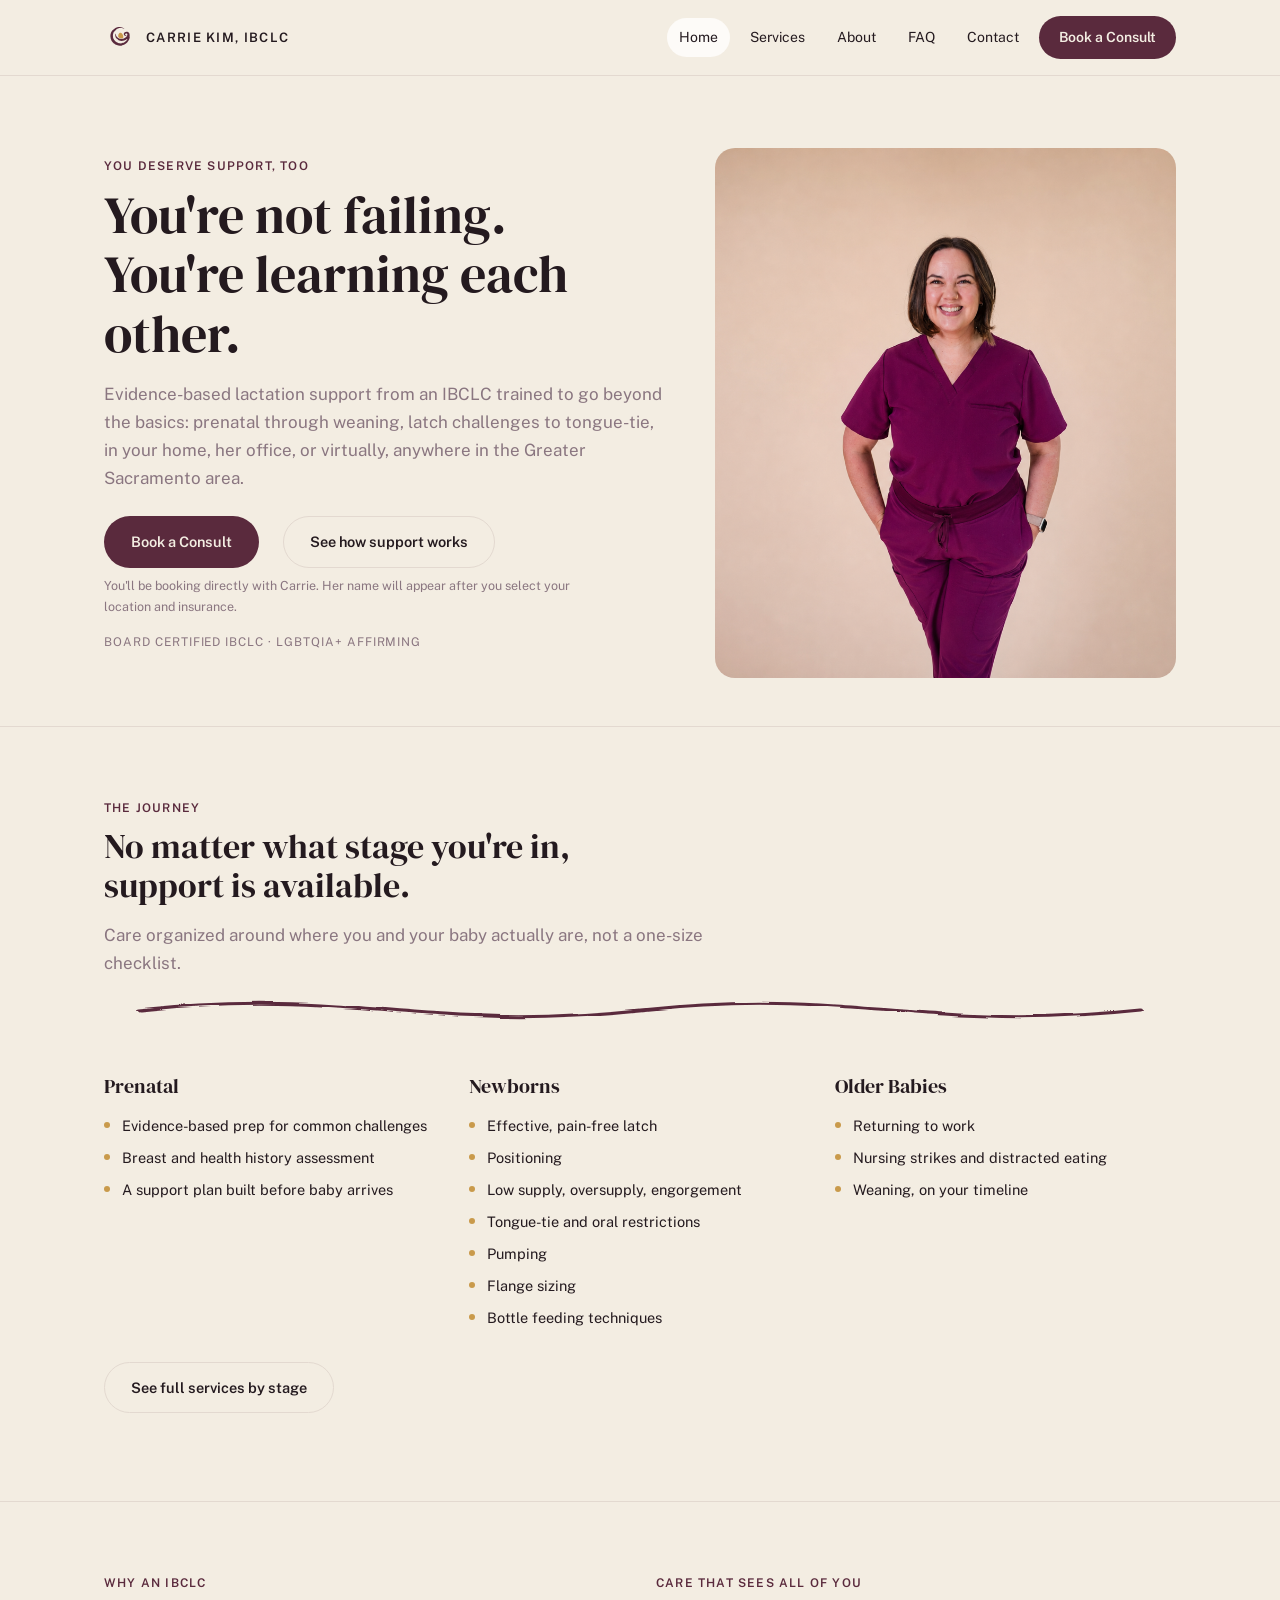
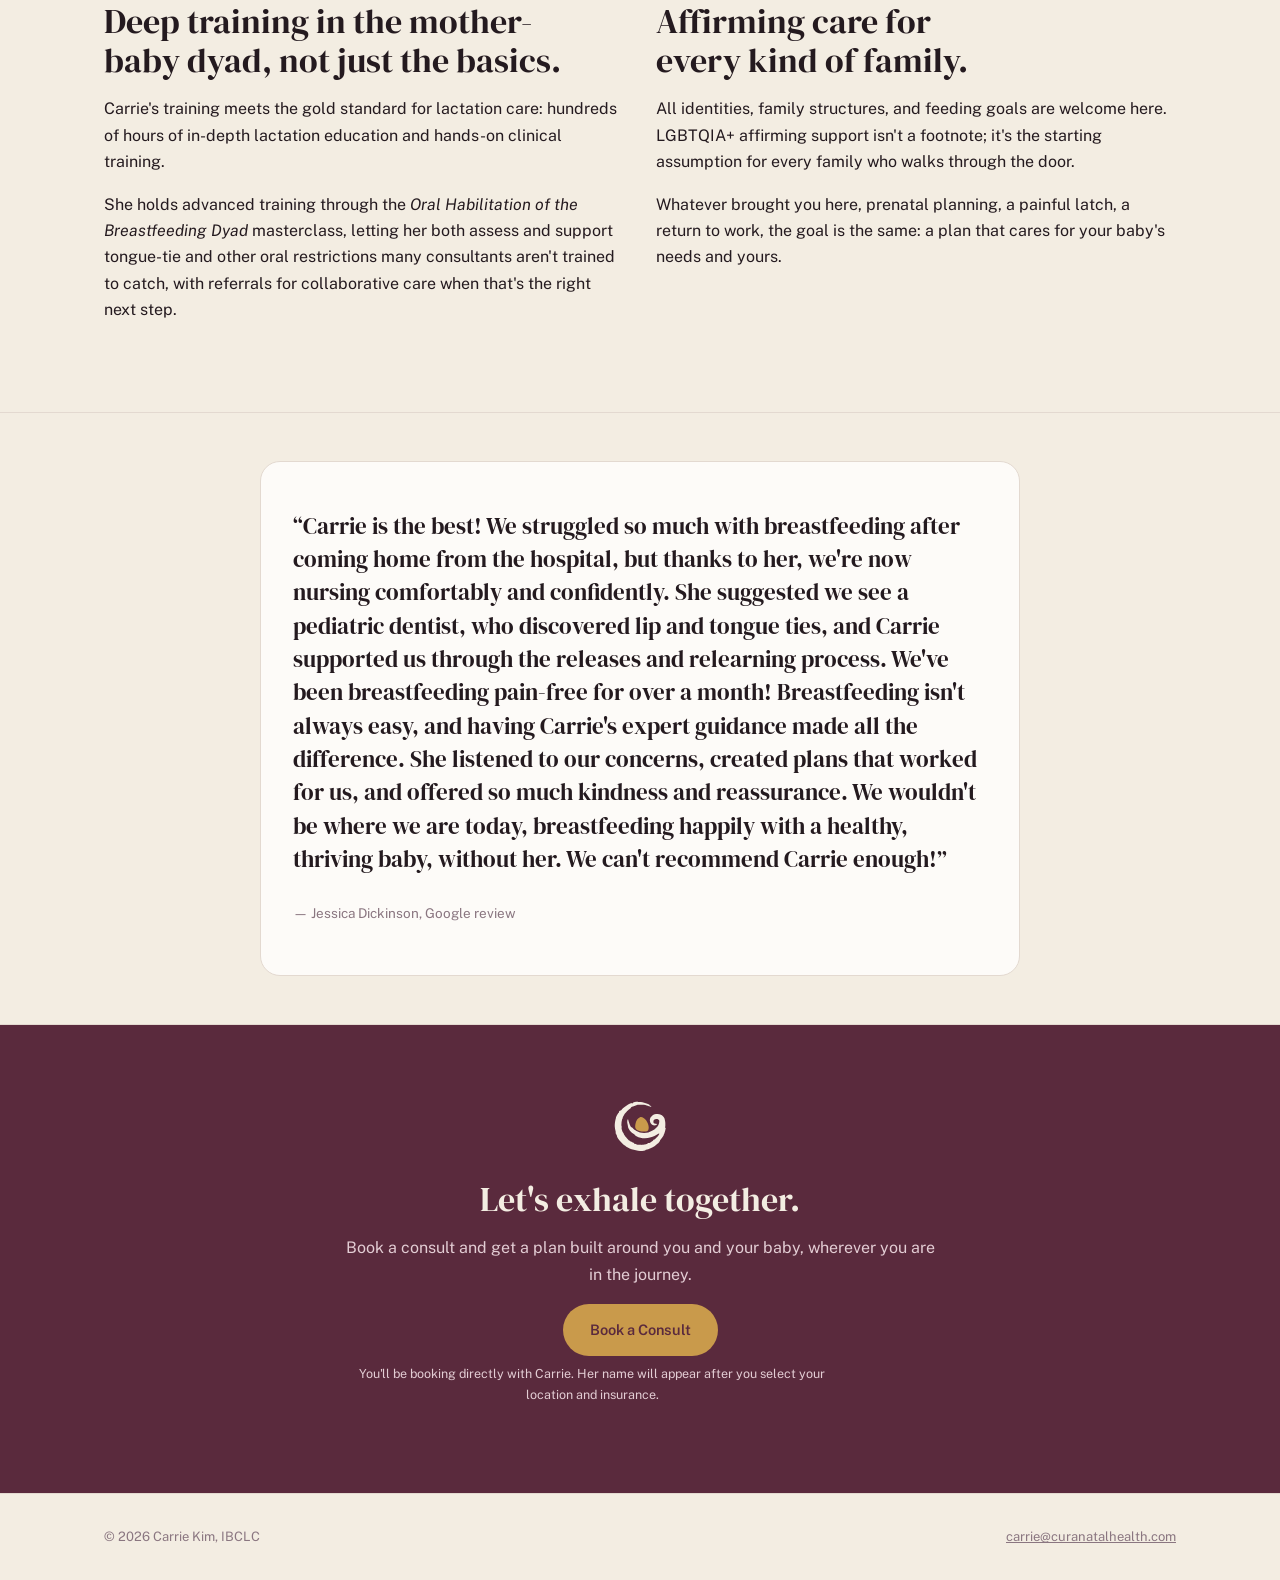
==== index.html @ 66804cd4 "Fix inaccurate booking reassurance copy "Look for her name on the next screen" wasn't true to the re" ====
<!doctype html>
<html lang="en">
<head>
<meta charset="utf-8">
<meta name="viewport" content="width=device-width, initial-scale=1">
<title>Carrie Kim, IBCLC | Sacramento Lactation Consultant</title>
<meta name="description" content="Evidence-based lactation support from Carrie Kim, IBCLC. In-home across Greater Sacramento, in-office in Orangevale, or virtual. LGBTQIA+ affirming care.">
<link rel="canonical" href="https://www.carriekimibclc.com/">
<meta property="og:type" content="website">
<meta property="og:title" content="Carrie Kim, IBCLC | Sacramento Lactation Consultant">
<meta property="og:description" content="Evidence-based, LGBTQIA+ affirming lactation support for prenatal through weaning. In-home, in-office in Orangevale, or virtual.">
<meta property="og:url" content="https://www.carriekimibclc.com/">
<meta property="og:image" content="https://www.carriekimibclc.com/assets/img/carrie-portrait.png">
<link rel="icon" href="assets/img/mark-primary.svg" type="image/svg+xml">
<link rel="preconnect" href="https://fonts.googleapis.com">
<link rel="preconnect" href="https://fonts.gstatic.com" crossorigin>
<link href="https://fonts.googleapis.com/css2?family=DM+Serif+Display&family=Public+Sans:wght@400;500;600;700&display=swap" rel="stylesheet">
<link rel="stylesheet" href="assets/css/styles.css?v=8">
<script type="application/ld+json">
{
  "@context": "https://schema.org",
  "@type": "MedicalBusiness",
  "name": "Carrie Kim, IBCLC",
  "description": "Evidence-based, LGBTQIA+ affirming lactation consulting for prenatal through weaning, serving the Greater Sacramento area.",
  "url": "https://www.carriekimibclc.com/",
  "email": "carrie@curanatalhealth.com",
  "image": "https://www.carriekimibclc.com/assets/img/carrie-portrait.png",
  "areaServed": { "@type": "City", "name": "Sacramento, CA" },
  "address": { "@type": "PostalAddress", "addressLocality": "Sacramento", "addressRegion": "CA", "addressCountry": "US" },
  "medicalSpecialty": "Lactation Consulting",
  "employee": {
    "@type": "Person",
    "name": "Carrie Kim",
    "honorificSuffix": "IBCLC",
    "hasCredential": {
      "@type": "EducationalOccupationalCredential",
      "credentialCategory": "certification",
      "name": "International Board Certified Lactation Consultant (IBCLC)"
    }
  }
}
</script>
</head>
<body>
<a class="skip-link" href="#main">Skip to content</a>
<div id="scroll-sentinel" aria-hidden="true" style="position:absolute; top:0; left:0; width:1px; height:1px;"></div>

<header class="site">
  <div class="bar container">
    <a class="brand" href="index.html">
      <svg viewBox="0 0 429 344" xmlns="http://www.w3.org/2000/svg"><g transform="translate(0,344) scale(0.1,-0.1)"><path d="M1878 3182 c-61 -12 -78 -19 -78 -33 0 -28 -73 -43 -83 -16 -4 10 -6 10 -6 0 -1 -7 -12 -13 -26 -13 -81 0 -387 -215 -479 -335 -24 -31 -33 -36 -58 -33 -32 5 -78 -46 -78 -87 0 -11 -13 -32 -28 -46 -32 -30 -120 -202 -128 -251 -3 -18 -12 -51 -20 -73 -13 -40 -31 -168 -39 -275 -5 -70 8 -177 37 -304 15 -68 19 -101 11 -103 -15 -5 -4 -43 13 -43 9 0 14 -11 14 -29 0 -16 6 -31 15 -35 8 -3 15 -18 15 -33 1 -78 102 -226 258 -379 70 -68 132 -124 138 -124 6 0 21 -12 35 -26 115 -122 505 -255 754 -257 147 -1 275 17 275 39 0 7 12 16 28 19 157 33 317 100 455 192 118 78 257 213 257 250 0 13 18 48 40 77 22 29 40 57 40 62 0 5 12 21 28 35 15 15 36 44 47 65 11 22 26 45 32 52 7 7 13 22 13 32 0 10 4 21 9 25 13 7 58 147 70 215 5 31 13 68 16 83 6 21 4 27 -9 27 -18 0 -19 18 -7 112 4 31 2 115 -5 185 -19 211 -73 302 -224 376 -119 59 -333 39 -432 -39 -144 -113 -170 -283 -65 -420 53 -70 136 -101 219 -82 88 19 111 78 31 78 -46 0 -107 26 -125 54 -4 6 -8 34 -8 63 0 92 61 139 171 131 56 -4 65 -8 96 -42 35 -37 35 -39 31 -114 -12 -214 -242 -435 -558 -533 -109 -34 -321 -34 -430 0 -149 46 -334 160 -384 236 -9 14 -25 25 -36 25 -39 0 -110 150 -166 353 -20 73 -31 79 -50 26 -19 -51 -16 -134 6 -227 11 -46 20 -94 20 -107 0 -102 151 -299 297 -388 29 -18 53 -41 55 -52 2 -12 30 -34 83 -61 218 -116 483 -135 736 -53 100 32 279 117 336 160 106 79 126 36 38 -79 -62 -81 -202 -212 -227 -212 -21 0 -28 -5 -28 -20 0 -30 -173 -142 -214 -140 -48 3 -53 1 -58 -18 -5 -19 -99 -52 -147 -52 -12 0 -30 -4 -39 -9 -9 -5 -54 -12 -99 -15 -76 -7 -83 -6 -83 11 0 14 -2 15 -9 4 -7 -11 -25 -13 -83 -8 -111 10 -139 17 -148 41 -5 12 -9 15 -9 8 -2 -25 -75 -11 -79 15 -2 15 -14 26 -40 34 -20 6 -49 20 -64 30 -14 11 -36 19 -47 19 -12 0 -21 5 -21 10 0 6 -5 10 -10 10 -10 0 -21 7 -54 36 -7 7 -21 13 -31 15 -10 2 -23 13 -29 23 -6 11 -47 57 -90 103 -44 46 -86 97 -95 114 -8 17 -20 33 -28 36 -7 3 -20 30 -29 60 -9 30 -22 57 -29 59 -33 13 -101 248 -76 263 8 5 7 21 -5 61 -11 39 -14 69 -8 109 4 31 6 66 5 78 -1 12 5 50 13 83 9 34 16 70 16 81 0 10 4 19 9 19 5 0 12 21 16 47 8 52 50 143 71 156 8 4 14 13 14 20 0 26 181 221 255 275 28 20 52 40 53 44 2 5 10 8 18 8 9 0 14 11 14 28 0 35 22 46 210 110 l135 46 175 1 c170 0 178 -1 290 -34 63 -19 119 -38 124 -42 6 -5 19 -9 29 -9 10 0 32 -9 48 -21 28 -20 29 -20 29 -1 0 22 -30 52 -52 52 -9 0 -18 9 -21 19 -15 60 -359 171 -530 171 -38 0 -67 4 -67 10 0 14 -80 10 -172 -8z" fill="#5A2A3D"/><path d="M2145 2408 c-113 -41 -198 -165 -230 -333 -44 -228 -2 -304 205 -372 99 -33 294 -40 382 -14 62 18 88 78 88 204 -1 268 -270 579 -445 515z" fill="#C99A4B"/></g></svg>
      <span>Carrie Kim, IBCLC</span>
    </a>
    <button class="menu-toggle" aria-expanded="false" aria-label="Toggle navigation">Menu</button>
    <nav class="primary" aria-label="Primary">
      <a href="index.html" aria-current="page">Home</a>
      <a href="services.html">Services</a>
      <a href="about.html">About</a>
      <a href="faq.html">FAQ</a>
      <a href="contact.html">Contact</a>
      <a class="cta" href="https://curanatalhealth.intakeq.com/booking?practitionerId=67e3062f585aba0919bed7bb">Book a Consult</a>
    </nav>
  </div>
</header>

<main id="main">

  <section class="hero">
    <div class="container">
      <div class="grid">
        <div>
          <p class="eyebrow">You deserve support, too</p>
          <h1>You're not failing.<br>You're learning each other.</h1>
          <p class="lede">Evidence-based lactation support from an IBCLC trained to go beyond the basics: prenatal through weaning, latch challenges to tongue-tie, in your home, her office, or virtually, anywhere in the Greater Sacramento area.</p>
          <div class="actions">
            <a class="btn btn-primary" href="https://curanatalhealth.intakeq.com/booking?practitionerId=67e3062f585aba0919bed7bb">Book a Consult</a>
            <a class="btn btn-secondary" href="services.html">See how support works</a>
          </div>
          <p class="book-reassurance">You'll be booking directly with Carrie. Her name will appear after you select your location and insurance.</p>
          <p class="credential-line">Board Certified IBCLC &middot; LGBTQIA+ Affirming</p>
        </div>
        <figure>
          <img src="assets/img/carrie-portrait.png" alt="Carrie Kim, IBCLC, smiling in medical scrubs" width="600" height="690">
        </figure>
      </div>
    </div>
  </section>

  <section id="journey">
    <div class="container">
      <p class="eyebrow">The journey</p>
      <h2>No matter what stage you're in,<br>support is available.</h2>
      <p class="lede">Care organized around where you and your baby actually are, not a one-size checklist.</p>

      <div class="thread-wrap">
        <svg class="thread-line" viewBox="0 0 600 34" preserveAspectRatio="none" xmlns="http://www.w3.org/2000/svg" aria-hidden="true">
          <defs>
            <filter id="thread-rough-home" x="-20%" y="-150%" width="140%" height="400%">
              <feTurbulence type="fractalNoise" baseFrequency="0.02 0.12" numOctaves="2" seed="11" result="n"/>
              <feDisplacementMap in="SourceGraphic" in2="n" scale="5" xChannelSelector="R" yChannelSelector="G"/>
            </filter>
          </defs>
          <path class="js-thread-draw" d="M20,17 C140,-6 180,40 300,17 C420,-6 460,40 580,17" filter="url(#thread-rough-home)"/>
        </svg>
        <span class="thread-node" style="left:3.33%"></span>
        <span class="thread-node" style="left:50%"></span>
        <span class="thread-node" style="left:96.67%"></span>
      </div>

      <div class="grid-3">
        <div>
          <h3>Prenatal</h3>
          <ul class="plain">
            <li>Evidence-based prep for common challenges</li>
            <li>Breast and health history assessment</li>
            <li>A support plan built before baby arrives</li>
          </ul>
        </div>
        <div>
          <h3>Newborns</h3>
          <ul class="plain">
            <li>Effective, pain-free latch</li>
            <li>Positioning</li>
            <li>Low supply, oversupply, engorgement</li>
            <li>Tongue-tie and oral restrictions</li>
            <li>Pumping</li>
            <li>Flange sizing</li>
            <li>Bottle feeding techniques</li>
          </ul>
        </div>
        <div>
          <h3>Older Babies</h3>
          <ul class="plain">
            <li>Returning to work</li>
            <li>Nursing strikes and distracted eating</li>
            <li>Weaning, on your timeline</li>
          </ul>
        </div>
      </div>
      <p style="margin-top: 24px;"><a class="btn btn-secondary" href="services.html">See full services by stage</a></p>
    </div>
  </section>

  <section>
    <div class="container grid-2">
      <div>
        <p class="eyebrow">Why an IBCLC</p>
        <h2>Deep training in the mother-baby dyad, not just the basics.</h2>
        <p>Carrie's training meets the gold standard for lactation care: hundreds of hours of in-depth lactation education and hands-on clinical training.</p>
        <p>She holds advanced training through the <em>Oral Habilitation of the Breastfeeding Dyad</em> masterclass, letting her both assess and support tongue-tie and other oral restrictions many consultants aren't trained to catch, with referrals for collaborative care when that's the right next step.</p>
      </div>
      <div>
        <p class="eyebrow">Care that sees all of you</p>
        <h2>Affirming care for every kind of family.</h2>
        <p>All identities, family structures, and feeding goals are welcome here. LGBTQIA+ affirming support isn't a footnote; it's the starting assumption for every family who walks through the door.</p>
        <p>Whatever brought you here, prenatal planning, a painful latch, a return to work, the goal is the same: a plan that cares for your baby's needs and yours.</p>
      </div>
    </div>
  </section>

  <section class="tight">
    <div class="container">
      <div class="testimonial">
        <blockquote>&ldquo;Carrie is the best! We struggled so much with breastfeeding after coming home from the hospital, but thanks to her, we're now nursing comfortably and confidently. She suggested we see a pediatric dentist, who discovered lip and tongue ties, and Carrie supported us through the releases and relearning process. We've been breastfeeding pain-free for over a month! Breastfeeding isn't always easy, and having Carrie's expert guidance made all the difference. She listened to our concerns, created plans that worked for us, and offered so much kindness and reassurance. We wouldn't be where we are today, breastfeeding happily with a healthy, thriving baby, without her. We can't recommend Carrie enough!&rdquo;</blockquote>
        <cite>&mdash; Jessica Dickinson, Google review</cite>
      </div>
    </div>
  </section>

  <section class="band-dark">
    <div class="container center" style="max-width: 640px;">
      <svg class="band-mark" viewBox="0 0 429 344" xmlns="http://www.w3.org/2000/svg" aria-hidden="true"><g transform="translate(0,344) scale(0.1,-0.1)"><path d="M1878 3182 c-61 -12 -78 -19 -78 -33 0 -28 -73 -43 -83 -16 -4 10 -6 10 -6 0 -1 -7 -12 -13 -26 -13 -81 0 -387 -215 -479 -335 -24 -31 -33 -36 -58 -33 -32 5 -78 -46 -78 -87 0 -11 -13 -32 -28 -46 -32 -30 -120 -202 -128 -251 -3 -18 -12 -51 -20 -73 -13 -40 -31 -168 -39 -275 -5 -70 8 -177 37 -304 15 -68 19 -101 11 -103 -15 -5 -4 -43 13 -43 9 0 14 -11 14 -29 0 -16 6 -31 15 -35 8 -3 15 -18 15 -33 1 -78 102 -226 258 -379 70 -68 132 -124 138 -124 6 0 21 -12 35 -26 115 -122 505 -255 754 -257 147 -1 275 17 275 39 0 7 12 16 28 19 157 33 317 100 455 192 118 78 257 213 257 250 0 13 18 48 40 77 22 29 40 57 40 62 0 5 12 21 28 35 15 15 36 44 47 65 11 22 26 45 32 52 7 7 13 22 13 32 0 10 4 21 9 25 13 7 58 147 70 215 5 31 13 68 16 83 6 21 4 27 -9 27 -18 0 -19 18 -7 112 4 31 2 115 -5 185 -19 211 -73 302 -224 376 -119 59 -333 39 -432 -39 -144 -113 -170 -283 -65 -420 53 -70 136 -101 219 -82 88 19 111 78 31 78 -46 0 -107 26 -125 54 -4 6 -8 34 -8 63 0 92 61 139 171 131 56 -4 65 -8 96 -42 35 -37 35 -39 31 -114 -12 -214 -242 -435 -558 -533 -109 -34 -321 -34 -430 0 -149 46 -334 160 -384 236 -9 14 -25 25 -36 25 -39 0 -110 150 -166 353 -20 73 -31 79 -50 26 -19 -51 -16 -134 6 -227 11 -46 20 -94 20 -107 0 -102 151 -299 297 -388 29 -18 53 -41 55 -52 2 -12 30 -34 83 -61 218 -116 483 -135 736 -53 100 32 279 117 336 160 106 79 126 36 38 -79 -62 -81 -202 -212 -227 -212 -21 0 -28 -5 -28 -20 0 -30 -173 -142 -214 -140 -48 3 -53 1 -58 -18 -5 -19 -99 -52 -147 -52 -12 0 -30 -4 -39 -9 -9 -5 -54 -12 -99 -15 -76 -7 -83 -6 -83 11 0 14 -2 15 -9 4 -7 -11 -25 -13 -83 -8 -111 10 -139 17 -148 41 -5 12 -9 15 -9 8 -2 -25 -75 -11 -79 15 -2 15 -14 26 -40 34 -20 6 -49 20 -64 30 -14 11 -36 19 -47 19 -12 0 -21 5 -21 10 0 6 -5 10 -10 10 -10 0 -21 7 -54 36 -7 7 -21 13 -31 15 -10 2 -23 13 -29 23 -6 11 -47 57 -90 103 -44 46 -86 97 -95 114 -8 17 -20 33 -28 36 -7 3 -20 30 -29 60 -9 30 -22 57 -29 59 -33 13 -101 248 -76 263 8 5 7 21 -5 61 -11 39 -14 69 -8 109 4 31 6 66 5 78 -1 12 5 50 13 83 9 34 16 70 16 81 0 10 4 19 9 19 5 0 12 21 16 47 8 52 50 143 71 156 8 4 14 13 14 20 0 26 181 221 255 275 28 20 52 40 53 44 2 5 10 8 18 8 9 0 14 11 14 28 0 35 22 46 210 110 l135 46 175 1 c170 0 178 -1 290 -34 63 -19 119 -38 124 -42 6 -5 19 -9 29 -9 10 0 32 -9 48 -21 28 -20 29 -20 29 -1 0 22 -30 52 -52 52 -9 0 -18 9 -21 19 -15 60 -359 171 -530 171 -38 0 -67 4 -67 10 0 14 -80 10 -172 -8z" fill="#F3EDE2"/><path d="M2145 2408 c-113 -41 -198 -165 -230 -333 -44 -228 -2 -304 205 -372 99 -33 294 -40 382 -14 62 18 88 78 88 204 -1 268 -270 579 -445 515z" fill="#C99A4B"/></g></svg>
      <h2>Let's exhale together.</h2>
      <p class="muted-on-dark">Book a consult and get a plan built around you and your baby, wherever you are in the journey.</p>
      <a class="btn btn-on-dark" href="https://curanatalhealth.intakeq.com/booking?practitionerId=67e3062f585aba0919bed7bb">Book a Consult</a>
      <p class="book-reassurance">You'll be booking directly with Carrie. Her name will appear after you select your location and insurance.</p>
    </div>
  </section>

</main>

<footer class="site">
  <div class="container bar">
    <span>&copy; <span id="year"></span> Carrie Kim, IBCLC</span>
    <span><a href="mailto:carrie@curanatalhealth.com">carrie@curanatalhealth.com</a></span>
  </div>
</footer>

<script>document.getElementById('year').textContent = new Date().getFullYear();</script>
<script src="assets/js/main.js?v=8"></script>
</body>
</html>
---- assets/css/styles.css ----
/* Carrie Kim, IBCLC — design system
   Tokens derived in brand/identity/palette.md and typography.md */

:root {
  --paper: #f3ede2;
  --ink: #241a1f;
  --muted: #8a7680;
  --line: #e3d9d0;
  --surface: #fdfbf8;
  --plum: #5a2a3d;
  --gold: #c99a4b;

  --font-headline: 'DM Serif Display', Georgia, 'Times New Roman', serif;
  --font-body: 'Public Sans', -apple-system, 'Segoe UI', Roboto, sans-serif;

  --measure: 62ch;
  --radius-sm: 8px;
  --radius-md: 14px;
  --radius-lg: 20px;
  --space-1: 8px;
  --space-2: 16px;
  --space-3: 24px;
  --space-4: 32px;
  --space-5: 48px;
  --space-6: 72px;
  --space-7: 104px;
}

* { box-sizing: border-box; }

html { scroll-behavior: smooth; }

body {
  margin: 0;
  background: var(--paper);
  color: var(--ink);
  font-family: var(--font-body);
  font-size: 16px;
  line-height: 1.65;
}

img { max-width: 100%; display: block; }
a { color: inherit; }

.container {
  max-width: 1120px;
  margin: 0 auto;
  padding: 0 24px;
}

h1, h2, h3 {
  font-family: var(--font-headline);
  font-weight: 400;
  line-height: 1.15;
  text-wrap: balance;
  margin: 0 0 var(--space-2);
}
h1 { font-size: clamp(32px, 5vw, 52px); }
h2 { font-size: clamp(24px, 3.4vw, 34px); }
h3 { font-size: 20px; }

p { margin: 0 0 var(--space-2); max-width: var(--measure); }

.eyebrow {
  font-family: var(--font-body);
  font-weight: 600;
  font-size: 12px;
  letter-spacing: .1em;
  text-transform: uppercase;
  color: var(--plum);
  margin: 0 0 var(--space-1);
}

.lede {
  color: var(--muted);
  font-size: 17px;
  max-width: var(--measure);
}

/* --- Skip link, accessibility --- */
.skip-link {
  position: fixed; left: 12px; top: -60px; z-index: 200;
  background: var(--plum); color: var(--paper);
  padding: 10px 16px; border-radius: var(--radius-sm);
  transition: top .15s ease;
}
.skip-link:focus { top: 12px; }

:focus-visible { outline: 2px solid var(--plum); outline-offset: 2px; }

/* --- Header --- */
header.site {
  border-bottom: 1px solid var(--line);
  background: var(--paper);
  position: sticky; top: 0; z-index: 50;
}
header.site .bar {
  display: flex; align-items: center; gap: 10px;
  padding: 16px 24px;
}
header.site .brand { display: flex; align-items: center; gap: 10px; text-decoration: none; color: var(--ink); }
header.site .brand svg { width: 32px; height: 26px; flex-shrink: 0; }
header.site .brand span {
  font-family: var(--font-body); font-weight: 600; font-size: 13px;
  letter-spacing: .1em; text-transform: uppercase;
  white-space: nowrap;
}
header.site nav.primary a {
  font-size: 14px; color: var(--ink); text-decoration: none;
  border-radius: 999px;
  white-space: nowrap;
}
header.site nav.primary a:hover,
header.site nav.primary a[aria-current="page"] { background: var(--surface); }
header.site nav.primary a.cta {
  background: var(--plum); color: var(--paper); font-weight: 600;
}
header.site nav.primary a.cta:hover { opacity: .92; background: var(--plum); }
.menu-toggle { display: none; }

/* Desktop-only nav layout, explicitly scoped so it can never outrank the
   mobile display:none / .open rules below on specificity. It previously
   wasn't scoped to a media query at all, so header.site nav.primary
   (2 classes) beat the mobile nav.primary (1 class) regardless of
   viewport width, permanently pinning the "closed" mobile menu open. */
@media (min-width: 901px) {
  header.site nav.primary { margin-left: auto; display: flex; align-items: center; gap: 8px; flex-shrink: 0; }
  header.site nav.primary a { padding: 8px 12px; }
  header.site nav.primary a.cta { padding: 10px 20px; }
}

/* Switch to the hamburger well before the full nav (logo + 5 links + a pill
   button) runs out of room; the old 720px breakpoint left a squeezed zone
   where nav items and the CTA button text wrapped awkwardly. */
@media (max-width: 900px) {
  header.site .bar { flex-wrap: wrap; }
  .menu-toggle {
    display: inline-flex; margin-left: auto; border: 1px solid var(--line);
    background: transparent; border-radius: var(--radius-sm); padding: 8px 10px;
    font-size: 13px; cursor: pointer; color: var(--ink);
  }
  nav.primary {
    display: none; width: 100%; flex-direction: column; align-items: flex-start;
    gap: 2px; margin-top: 12px;
  }
  nav.primary.open { display: flex; }
  nav.primary a { width: 100%; padding: 12px; }
}

/* --- Hero --- */
.hero { padding: var(--space-6) 0 var(--space-5); }
.hero .grid { display: grid; grid-template-columns: 1.1fr .9fr; gap: var(--space-5); align-items: center; }
.hero .actions { display: flex; align-items: center; gap: var(--space-3); flex-wrap: wrap; margin-top: var(--space-3); }
.hero figure { margin: 0; border-radius: var(--radius-lg); overflow: hidden; }
.hero figure img { width: 100%; height: 100%; object-fit: cover; aspect-ratio: 4/4.6; }
.credential-line {
  font-size: 12px; letter-spacing: .08em; text-transform: uppercase; color: var(--muted);
  margin-top: var(--space-2);
}

@media (max-width: 880px) {
  .hero .grid { grid-template-columns: 1fr; }
  .hero figure { order: -1; max-width: 320px; }
}

/* --- The Thread: nodes are real HTML elements so the SVG's non-uniform
   preserveAspectRatio="none" stretch (needed so the line fills any width)
   can't distort them into ellipses. --- */
.thread-wrap { position: relative; margin-bottom: var(--space-5); }
.thread-node {
  position: absolute; top: 50%; width: 12px; height: 12px;
  margin-left: -6px; margin-top: -6px;
  border-radius: 50%; background: var(--gold);
  opacity: 0;
}

/* --- Buttons --- */
.btn {
  display: inline-flex; align-items: center; gap: 8px;
  font-family: var(--font-body); font-weight: 600; font-size: 14.5px;
  padding: 13px 26px; border-radius: 999px; text-decoration: none;
  border: 1px solid transparent; cursor: pointer;
}
.btn-primary { background: var(--plum); color: var(--paper); }
.btn-primary:hover { background: #4a2231; }
.btn-secondary { background: transparent; color: var(--ink); border-color: var(--line); }
.btn-secondary:hover { border-color: var(--plum); color: var(--plum); }
.btn-on-dark { background: var(--gold); color: var(--plum); }
.btn-on-dark:hover { background: #d6ac63; }

/* --- Sections, cards --- */
section { padding: var(--space-6) 0; }
section.tight { padding: var(--space-5) 0; }
section + section { border-top: 1px solid var(--line); }

.card {
  background: var(--surface); border: 1px solid var(--line);
  border-radius: var(--radius-md); padding: var(--space-3);
}

.grid-3 { display: grid; grid-template-columns: repeat(3, 1fr); gap: var(--space-3); }
.grid-2 { display: grid; grid-template-columns: 1fr 1fr; gap: var(--space-4); }
@media (max-width: 800px) { .grid-3, .grid-2 { grid-template-columns: 1fr; } }

/* --- The Thread pattern --- */
.thread-line { display: block; width: 100%; height: 34px; overflow: visible; }
.thread-line path { fill: none; stroke: var(--plum); stroke-width: 3; stroke-linecap: round; }
.thread-divider { margin: var(--space-4) 0; }
.thread-divider svg { display: block; width: 100%; height: 24px; }
.thread-divider path { fill: none; stroke: var(--plum); stroke-width: 2.4; stroke-linecap: round; opacity: .85; }

/* --- Closing / dark band --- */
.band-dark {
  background: var(--plum); color: var(--paper);
}
.band-dark .muted-on-dark { color: #e3cdd4; }
.band-dark h2 { color: var(--paper); }
.band-mark { width: 84px; height: auto; margin: 0 auto var(--space-2); display: block; }

/* --- Footer --- */
footer.site {
  border-top: 1px solid var(--line);
  padding: var(--space-4) 0;
  font-size: 13px; color: var(--muted);
}
footer.site .bar { display: flex; justify-content: space-between; align-items: center; flex-wrap: wrap; gap: 12px; }
footer.site a { color: var(--muted); text-decoration: underline; }

/* --- Booking reassurance line, under a prominent Book button --- */
.book-reassurance {
  font-size: 12.5px; color: var(--muted); margin-top: var(--space-1);
}
.band-dark .book-reassurance { color: #e3cdd4; }

/* --- Testimonial --- */
.testimonial {
  background: var(--surface); border: 1px solid var(--line);
  border-radius: var(--radius-lg); padding: var(--space-5) var(--space-4);
  max-width: 760px; margin: 0 auto;
}
.testimonial blockquote {
  margin: 0 0 var(--space-3); font-family: var(--font-headline); font-weight: 400;
  font-size: clamp(19px, 2.4vw, 23px); line-height: 1.45; color: var(--ink);
  text-wrap: balance;
}
.testimonial cite {
  font-style: normal; font-size: 13.5px; color: var(--muted);
}
.testimonial-echo {
  border-left: 3px solid var(--plum); padding: var(--space-2) 0 var(--space-2) var(--space-3);
  margin-top: var(--space-3);
}
.testimonial-echo p { font-size: 14.5px; font-style: italic; color: var(--ink); margin: 0 0 6px; }
.testimonial-echo cite { font-style: normal; font-size: 12.5px; color: var(--muted); }

/* --- Utility --- */
.center { text-align: center; }
.stack { display: flex; flex-direction: column; gap: var(--space-2); }
.small { font-size: 13px; color: var(--muted); }
ul.plain { list-style: none; margin: 0; padding: 0; }
ul.plain li { padding-left: 18px; position: relative; margin-bottom: 8px; font-size: 14.5px; }
ul.plain li::before {
  content: ""; position: absolute; left: 0; top: 8px;
  width: 6px; height: 6px; border-radius: 50%; background: var(--gold);
}

@media (prefers-reduced-motion: reduce) {
  * { animation-duration: 0.001ms !important; transition-duration: 0.001ms !important; }
}
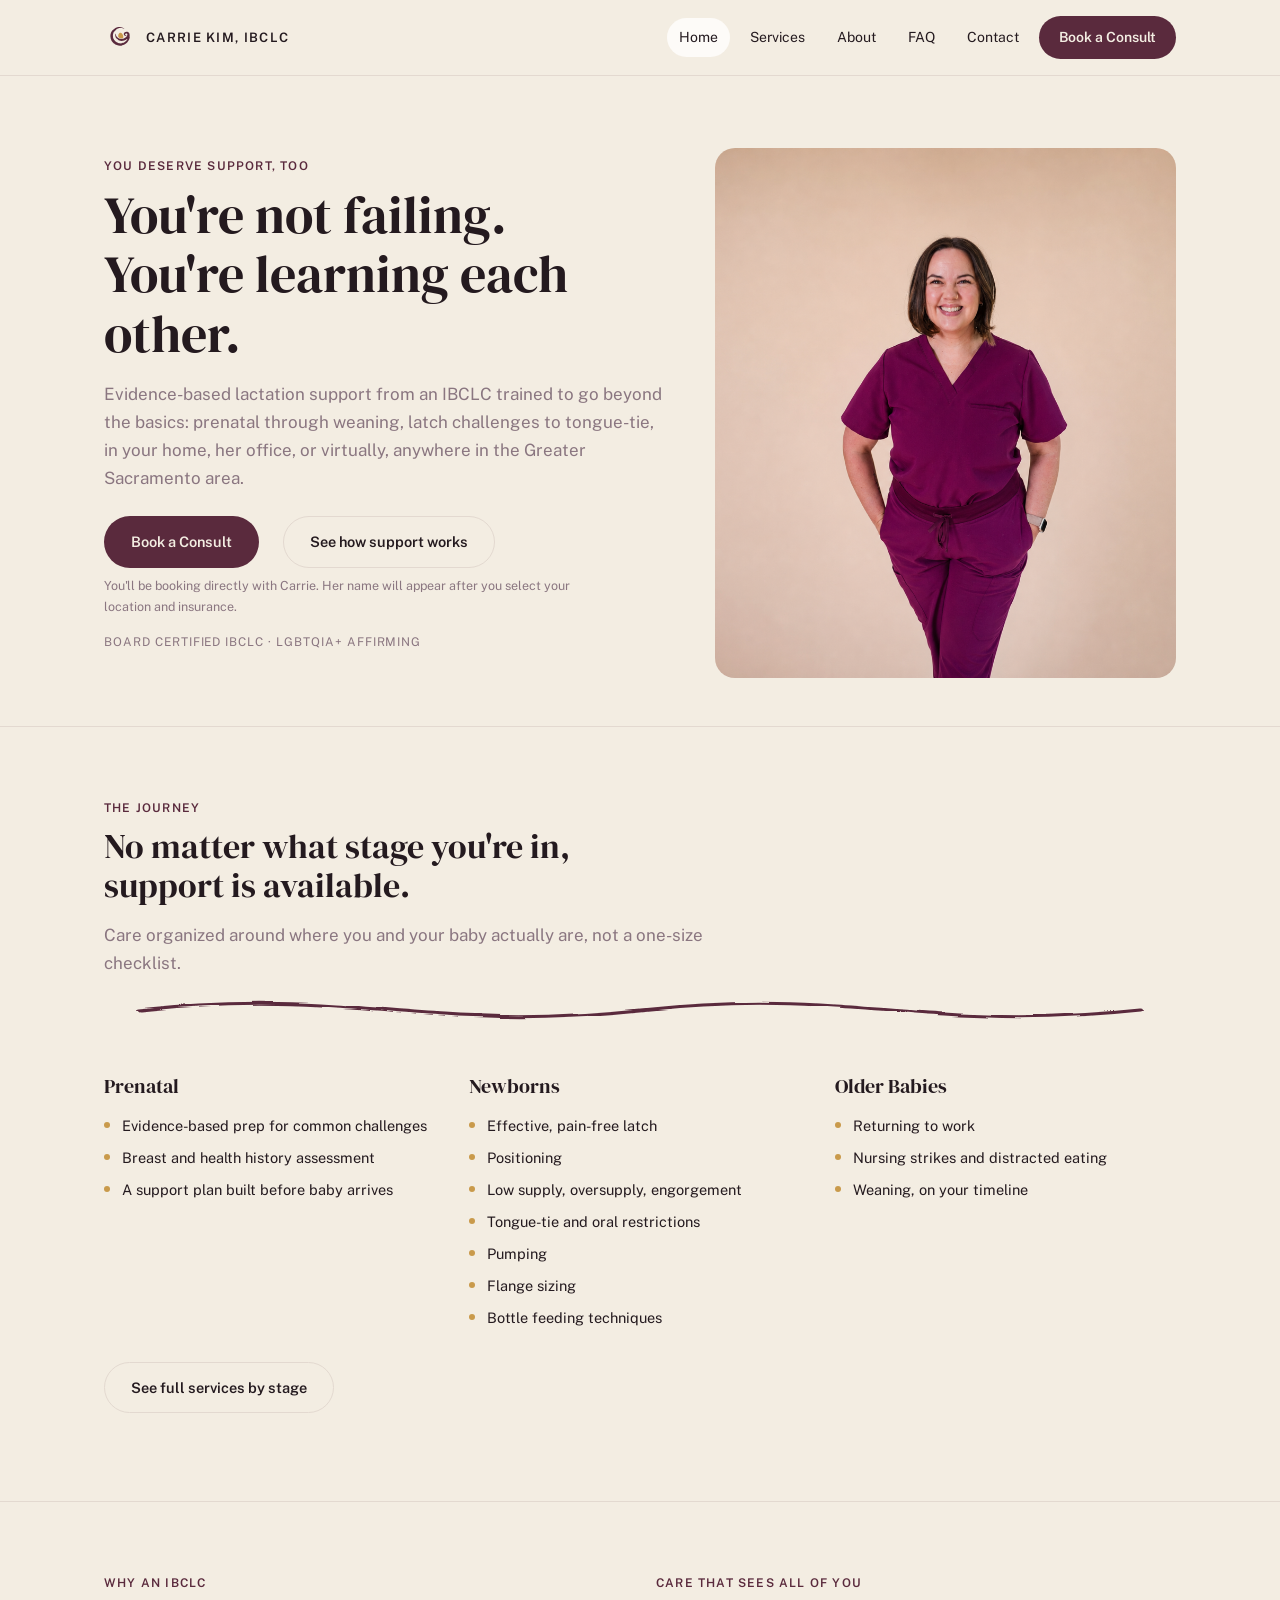
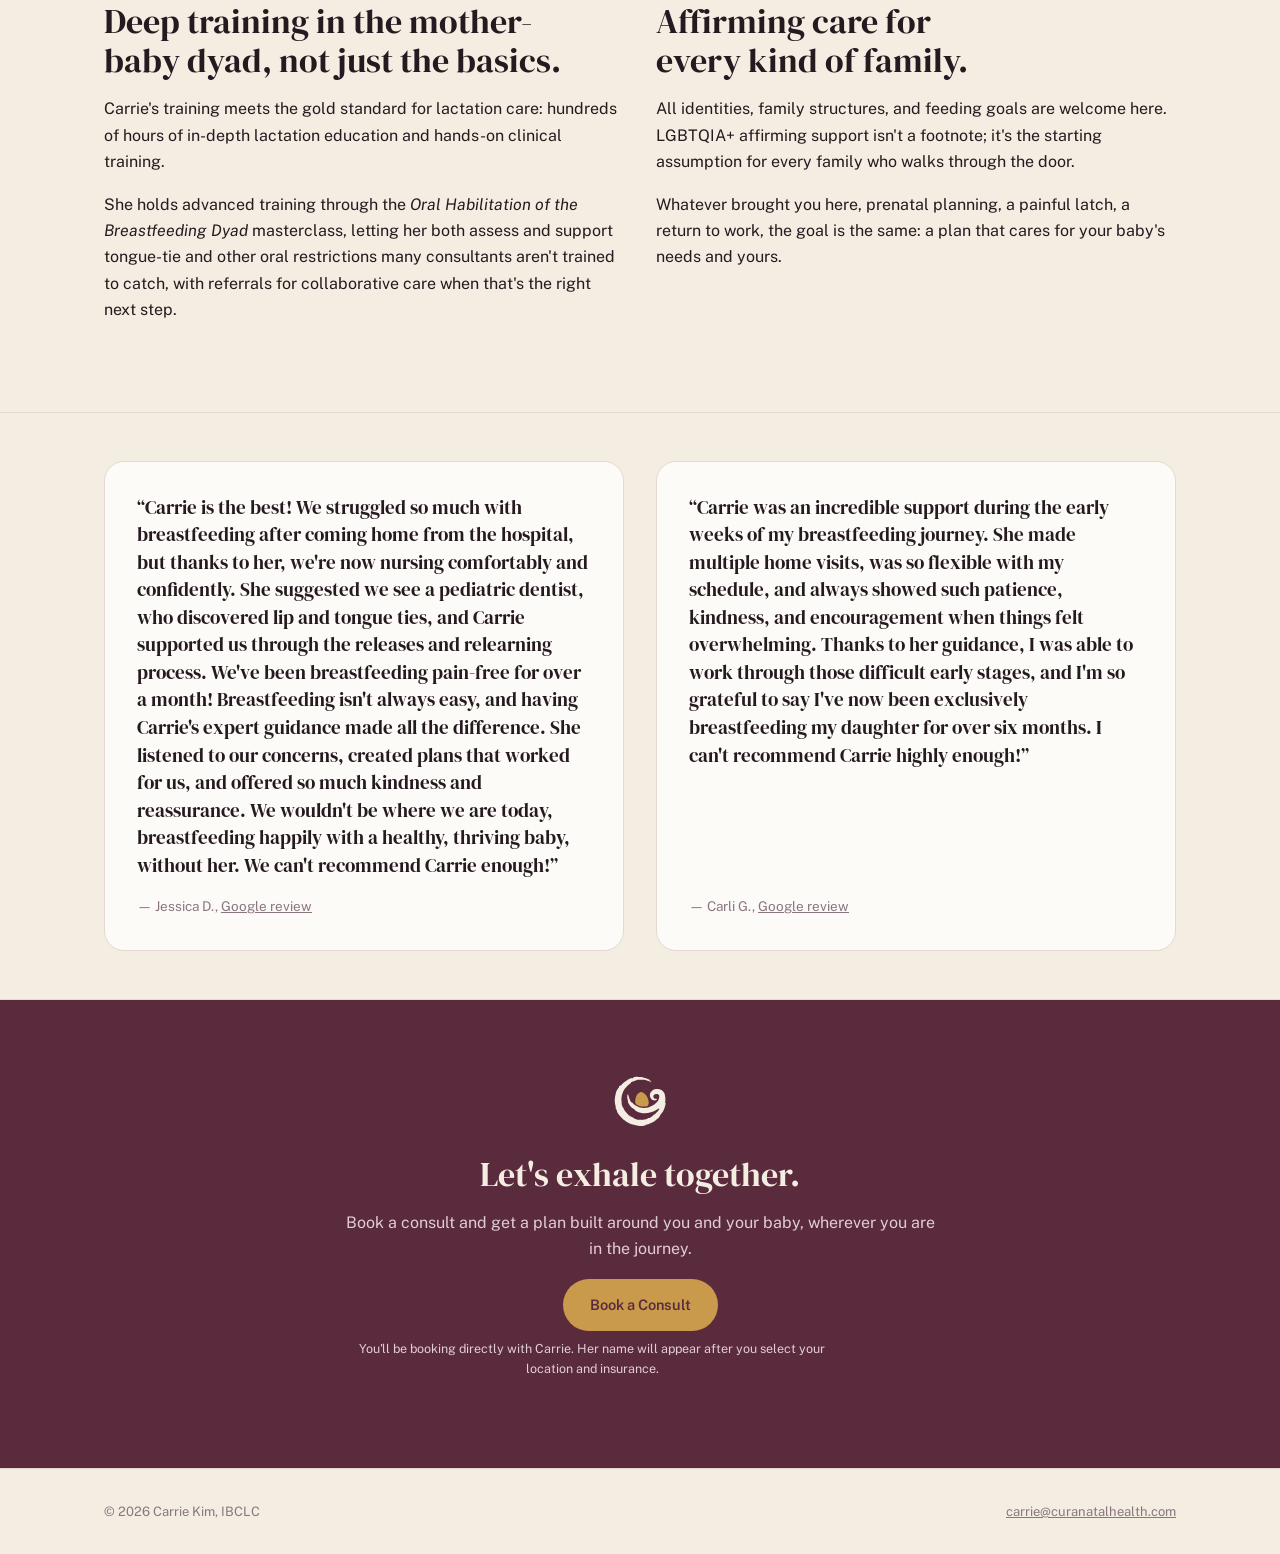
==== commit fec7a368: "Add Carli G's Google review; abbreviate reviewer names and link both - Jessica Dickinson -> Jessica " ====
--- a/index.html
+++ b/index.html
@@ -15,7 +15,7 @@
 <link rel="preconnect" href="https://fonts.googleapis.com">
 <link rel="preconnect" href="https://fonts.gstatic.com" crossorigin>
 <link href="https://fonts.googleapis.com/css2?family=DM+Serif+Display&family=Public+Sans:wght@400;500;600;700&display=swap" rel="stylesheet">
-<link rel="stylesheet" href="assets/css/styles.css?v=8">
+<link rel="stylesheet" href="assets/css/styles.css?v=9">
 <script type="application/ld+json">
 {
   "@context": "https://schema.org",
@@ -160,9 +160,15 @@
 
   <section class="tight">
     <div class="container">
-      <div class="testimonial">
-        <blockquote>&ldquo;Carrie is the best! We struggled so much with breastfeeding after coming home from the hospital, but thanks to her, we're now nursing comfortably and confidently. She suggested we see a pediatric dentist, who discovered lip and tongue ties, and Carrie supported us through the releases and relearning process. We've been breastfeeding pain-free for over a month! Breastfeeding isn't always easy, and having Carrie's expert guidance made all the difference. She listened to our concerns, created plans that worked for us, and offered so much kindness and reassurance. We wouldn't be where we are today, breastfeeding happily with a healthy, thriving baby, without her. We can't recommend Carrie enough!&rdquo;</blockquote>
-        <cite>&mdash; Jessica Dickinson, Google review</cite>
+      <div class="testimonials-grid">
+        <div class="testimonial">
+          <blockquote>&ldquo;Carrie is the best! We struggled so much with breastfeeding after coming home from the hospital, but thanks to her, we're now nursing comfortably and confidently. She suggested we see a pediatric dentist, who discovered lip and tongue ties, and Carrie supported us through the releases and relearning process. We've been breastfeeding pain-free for over a month! Breastfeeding isn't always easy, and having Carrie's expert guidance made all the difference. She listened to our concerns, created plans that worked for us, and offered so much kindness and reassurance. We wouldn't be where we are today, breastfeeding happily with a healthy, thriving baby, without her. We can't recommend Carrie enough!&rdquo;</blockquote>
+          <cite>&mdash; Jessica D., <a href="https://maps.app.goo.gl/u94ZboX5P7vqML9L6">Google review</a></cite>
+        </div>
+        <div class="testimonial">
+          <blockquote>&ldquo;Carrie was an incredible support during the early weeks of my breastfeeding journey. She made multiple home visits, was so flexible with my schedule, and always showed such patience, kindness, and encouragement when things felt overwhelming. Thanks to her guidance, I was able to work through those difficult early stages, and I'm so grateful to say I've now been exclusively breastfeeding my daughter for over six months. I can't recommend Carrie highly enough!&rdquo;</blockquote>
+          <cite>&mdash; Carli G., <a href="https://maps.app.goo.gl/6pRewPNkVKWV36Dv9">Google review</a></cite>
+        </div>
       </div>
     </div>
   </section>
@@ -187,6 +193,6 @@
 </footer>
 
 <script>document.getElementById('year').textContent = new Date().getFullYear();</script>
-<script src="assets/js/main.js?v=8"></script>
+<script src="assets/js/main.js?v=9"></script>
 </body>
 </html>
--- a/assets/css/styles.css
+++ b/assets/css/styles.css
@@ -233,19 +233,22 @@
 .band-dark .book-reassurance { color: #e3cdd4; }
 
 /* --- Testimonial --- */
+.testimonials-grid { display: grid; grid-template-columns: 1fr 1fr; gap: var(--space-4); }
+@media (max-width: 800px) { .testimonials-grid { grid-template-columns: 1fr; } }
 .testimonial {
   background: var(--surface); border: 1px solid var(--line);
-  border-radius: var(--radius-lg); padding: var(--space-5) var(--space-4);
-  max-width: 760px; margin: 0 auto;
+  border-radius: var(--radius-lg); padding: var(--space-4);
+  display: flex; flex-direction: column;
 }
 .testimonial blockquote {
-  margin: 0 0 var(--space-3); font-family: var(--font-headline); font-weight: 400;
-  font-size: clamp(19px, 2.4vw, 23px); line-height: 1.45; color: var(--ink);
+  margin: 0 0 var(--space-2); font-family: var(--font-headline); font-weight: 400;
+  font-size: clamp(17px, 2vw, 19px); line-height: 1.45; color: var(--ink);
   text-wrap: balance;
 }
 .testimonial cite {
-  font-style: normal; font-size: 13.5px; color: var(--muted);
-}
+  font-style: normal; font-size: 13.5px; color: var(--muted); margin-top: auto;
+}
+.testimonial cite a { color: inherit; text-decoration: underline; }
 .testimonial-echo {
   border-left: 3px solid var(--plum); padding: var(--space-2) 0 var(--space-2) var(--space-3);
   margin-top: var(--space-3);
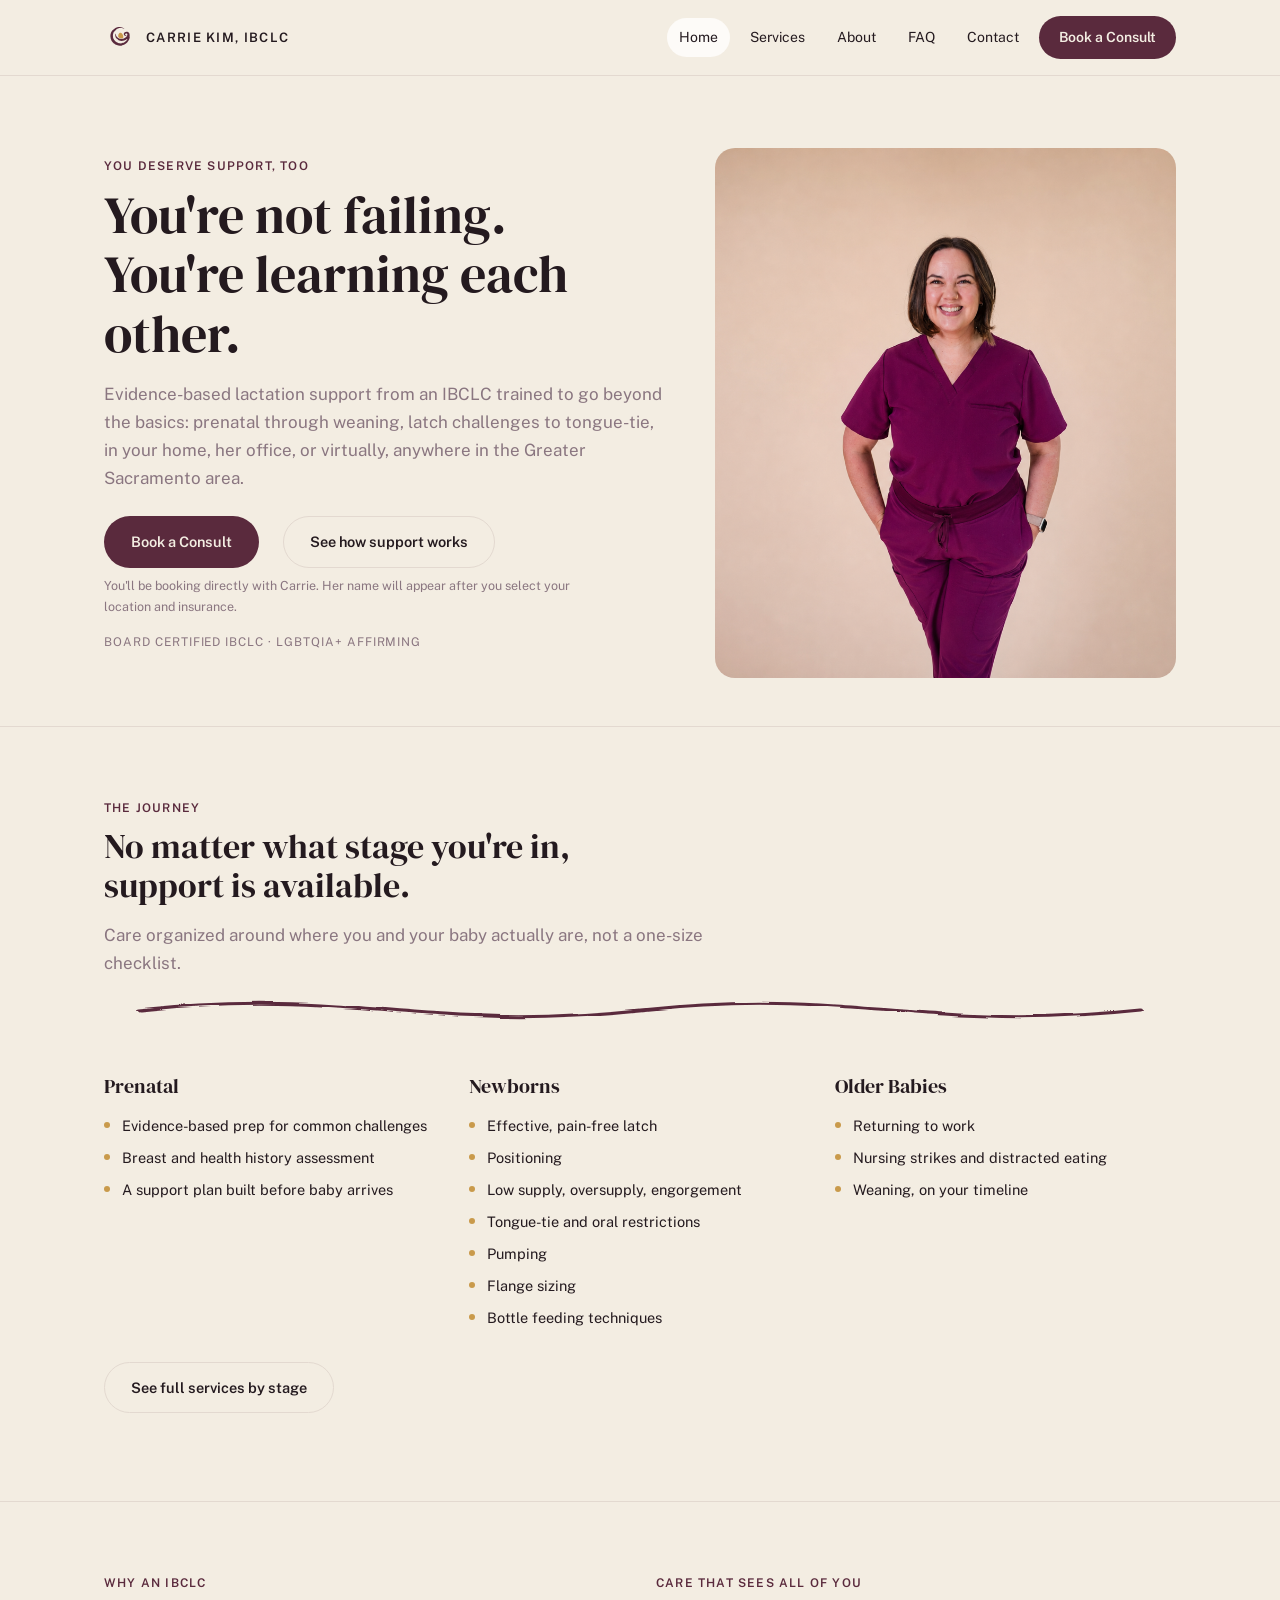
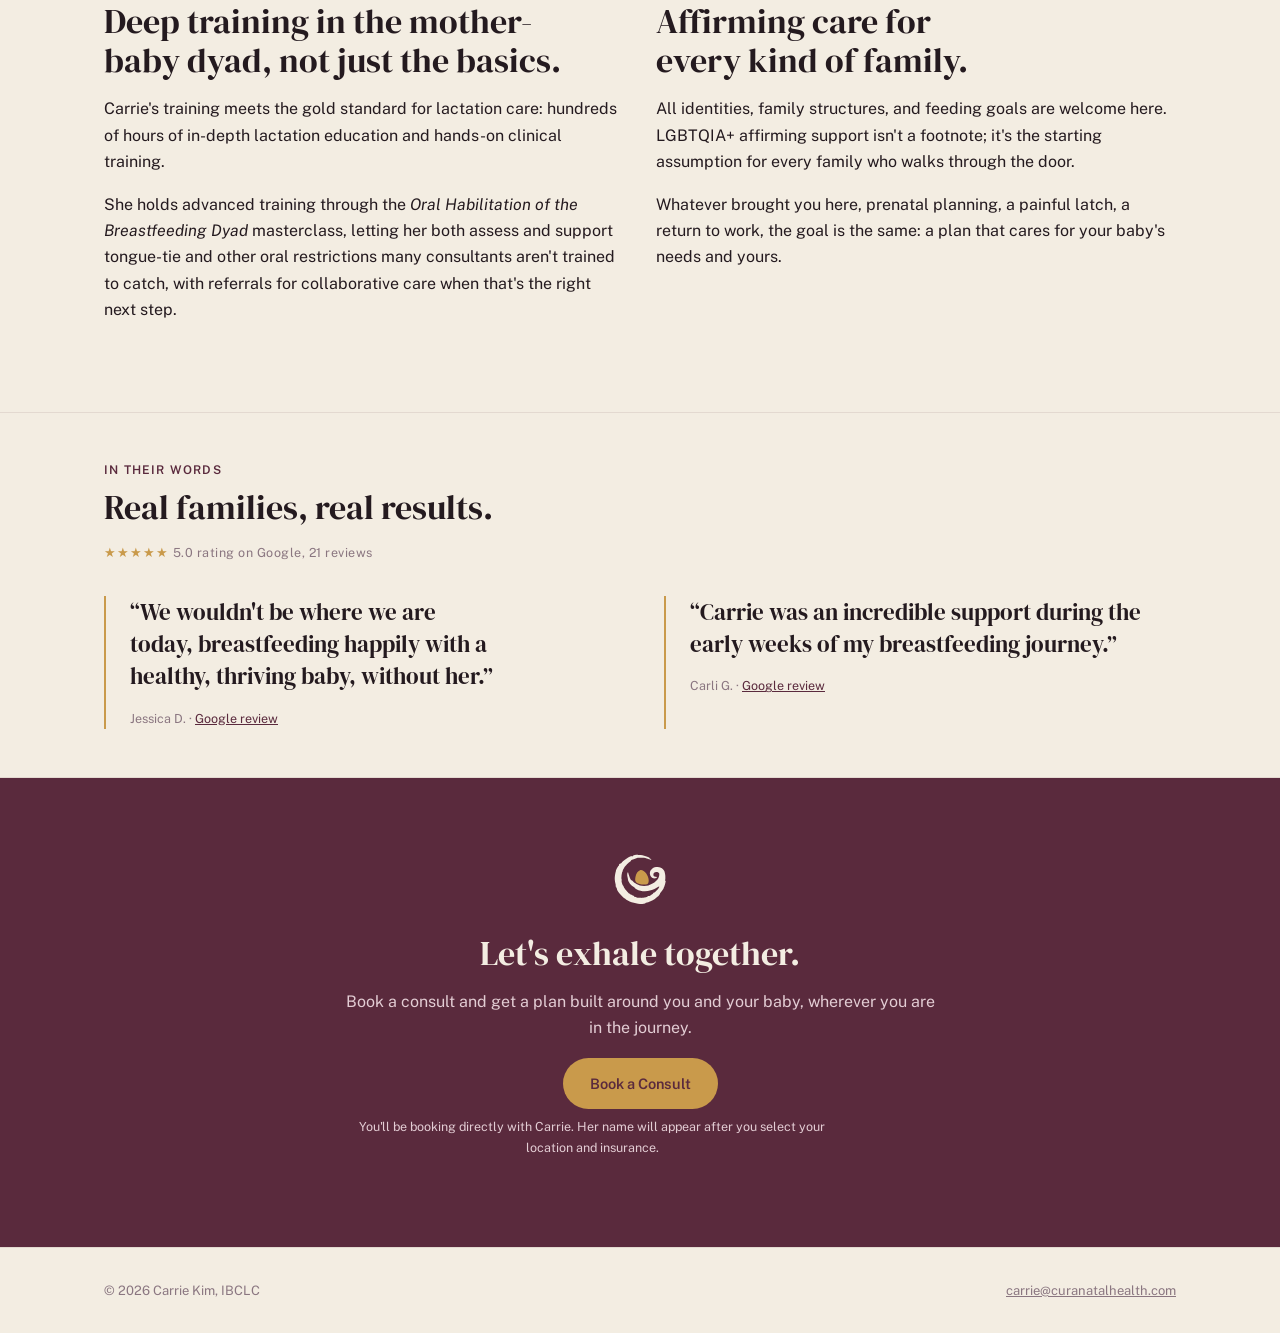
==== commit 96dbc082: "Redesign testimonials as short pull-quotes instead of full reviews Full ~700-character reviews set a" ====
--- a/index.html
+++ b/index.html
@@ -15,7 +15,7 @@
 <link rel="preconnect" href="https://fonts.googleapis.com">
 <link rel="preconnect" href="https://fonts.gstatic.com" crossorigin>
 <link href="https://fonts.googleapis.com/css2?family=DM+Serif+Display&family=Public+Sans:wght@400;500;600;700&display=swap" rel="stylesheet">
-<link rel="stylesheet" href="assets/css/styles.css?v=9">
+<link rel="stylesheet" href="assets/css/styles.css?v=11">
 <script type="application/ld+json">
 {
   "@context": "https://schema.org",
@@ -160,15 +160,18 @@
 
   <section class="tight">
     <div class="container">
-      <div class="testimonials-grid">
-        <div class="testimonial">
-          <blockquote>&ldquo;Carrie is the best! We struggled so much with breastfeeding after coming home from the hospital, but thanks to her, we're now nursing comfortably and confidently. She suggested we see a pediatric dentist, who discovered lip and tongue ties, and Carrie supported us through the releases and relearning process. We've been breastfeeding pain-free for over a month! Breastfeeding isn't always easy, and having Carrie's expert guidance made all the difference. She listened to our concerns, created plans that worked for us, and offered so much kindness and reassurance. We wouldn't be where we are today, breastfeeding happily with a healthy, thriving baby, without her. We can't recommend Carrie enough!&rdquo;</blockquote>
-          <cite>&mdash; Jessica D., <a href="https://maps.app.goo.gl/u94ZboX5P7vqML9L6">Google review</a></cite>
-        </div>
-        <div class="testimonial">
-          <blockquote>&ldquo;Carrie was an incredible support during the early weeks of my breastfeeding journey. She made multiple home visits, was so flexible with my schedule, and always showed such patience, kindness, and encouragement when things felt overwhelming. Thanks to her guidance, I was able to work through those difficult early stages, and I'm so grateful to say I've now been exclusively breastfeeding my daughter for over six months. I can't recommend Carrie highly enough!&rdquo;</blockquote>
-          <cite>&mdash; Carli G., <a href="https://maps.app.goo.gl/6pRewPNkVKWV36Dv9">Google review</a></cite>
-        </div>
+      <p class="eyebrow">In their words</p>
+      <h2>Real families, real results.</h2>
+      <p class="rating-line"><span class="stars">&#9733;&#9733;&#9733;&#9733;&#9733;</span> 5.0 rating on Google, 21 reviews</p>
+      <div class="testimonial-strip">
+        <figure class="pull-quote">
+          <blockquote>&ldquo;We wouldn't be where we are today, breastfeeding happily with a healthy, thriving baby, without her.&rdquo;</blockquote>
+          <figcaption>Jessica D. &middot; <a href="https://maps.app.goo.gl/u94ZboX5P7vqML9L6">Google review</a></figcaption>
+        </figure>
+        <figure class="pull-quote">
+          <blockquote>&ldquo;Carrie was an incredible support during the early weeks of my breastfeeding journey.&rdquo;</blockquote>
+          <figcaption>Carli G. &middot; <a href="https://maps.app.goo.gl/6pRewPNkVKWV36Dv9">Google review</a></figcaption>
+        </figure>
       </div>
     </div>
   </section>
@@ -193,6 +196,6 @@
 </footer>
 
 <script>document.getElementById('year').textContent = new Date().getFullYear();</script>
-<script src="assets/js/main.js?v=9"></script>
+<script src="assets/js/main.js?v=11"></script>
 </body>
 </html>
--- a/assets/css/styles.css
+++ b/assets/css/styles.css
@@ -232,29 +232,40 @@
 }
 .band-dark .book-reassurance { color: #e3cdd4; }
 
-/* --- Testimonial --- */
-.testimonials-grid { display: grid; grid-template-columns: 1fr 1fr; gap: var(--space-4); }
-@media (max-width: 800px) { .testimonials-grid { grid-template-columns: 1fr; } }
-.testimonial {
-  background: var(--surface); border: 1px solid var(--line);
-  border-radius: var(--radius-lg); padding: var(--space-4);
-  display: flex; flex-direction: column;
-}
-.testimonial blockquote {
+/* --- Testimonials: short pull-quotes, not full reviews. DM Serif Display
+   is built for headline-length text; a full ~700-character review set at
+   display size reads as a dense wall of text and fights the site's
+   unhurried pacing. One resonant sentence, verbatim from the real review,
+   does the trust-building job without the reading commitment, and the
+   full review is always one click away via the linked attribution. --- */
+.rating-line {
+  font-size: 12.5px; letter-spacing: .04em; color: var(--muted); margin: 2px 0 var(--space-4);
+}
+.rating-line .stars { color: var(--gold); letter-spacing: 1px; }
+
+.testimonial-strip { display: grid; grid-template-columns: 1fr 1fr; gap: var(--space-5); }
+@media (max-width: 800px) { .testimonial-strip { grid-template-columns: 1fr; gap: var(--space-4); } }
+
+.pull-quote { margin: 0; padding-left: var(--space-3); border-left: 2px solid var(--gold); }
+.pull-quote blockquote {
   margin: 0 0 var(--space-2); font-family: var(--font-headline); font-weight: 400;
-  font-size: clamp(17px, 2vw, 19px); line-height: 1.45; color: var(--ink);
+  font-size: clamp(19px, 2.2vw, 23px); line-height: 1.4; color: var(--ink);
   text-wrap: balance;
 }
-.testimonial cite {
-  font-style: normal; font-size: 13.5px; color: var(--muted); margin-top: auto;
-}
-.testimonial cite a { color: inherit; text-decoration: underline; }
-.testimonial-echo {
-  border-left: 3px solid var(--plum); padding: var(--space-2) 0 var(--space-2) var(--space-3);
-  margin-top: var(--space-3);
-}
-.testimonial-echo p { font-size: 14.5px; font-style: italic; color: var(--ink); margin: 0 0 6px; }
-.testimonial-echo cite { font-style: normal; font-size: 12.5px; color: var(--muted); }
+.pull-quote figcaption { font-size: 12.5px; color: var(--muted); }
+.pull-quote figcaption a { color: var(--plum); text-decoration: underline; }
+
+/* Single inline pull-quote (used on the Services page next to the
+   tongue-tie content), same visual language, no left rule since it sits
+   inside an existing text column rather than a dedicated strip. */
+.pull-quote-inline {
+  margin: var(--space-3) 0 0; font-family: var(--font-headline); font-weight: 400;
+  font-size: 19px; line-height: 1.4; color: var(--ink); text-wrap: balance;
+}
+.pull-quote-inline figcaption {
+  font-family: var(--font-body); font-size: 12.5px; color: var(--muted); margin-top: var(--space-1);
+}
+.pull-quote-inline figcaption a { color: var(--plum); text-decoration: underline; }
 
 /* --- Utility --- */
 .center { text-align: center; }
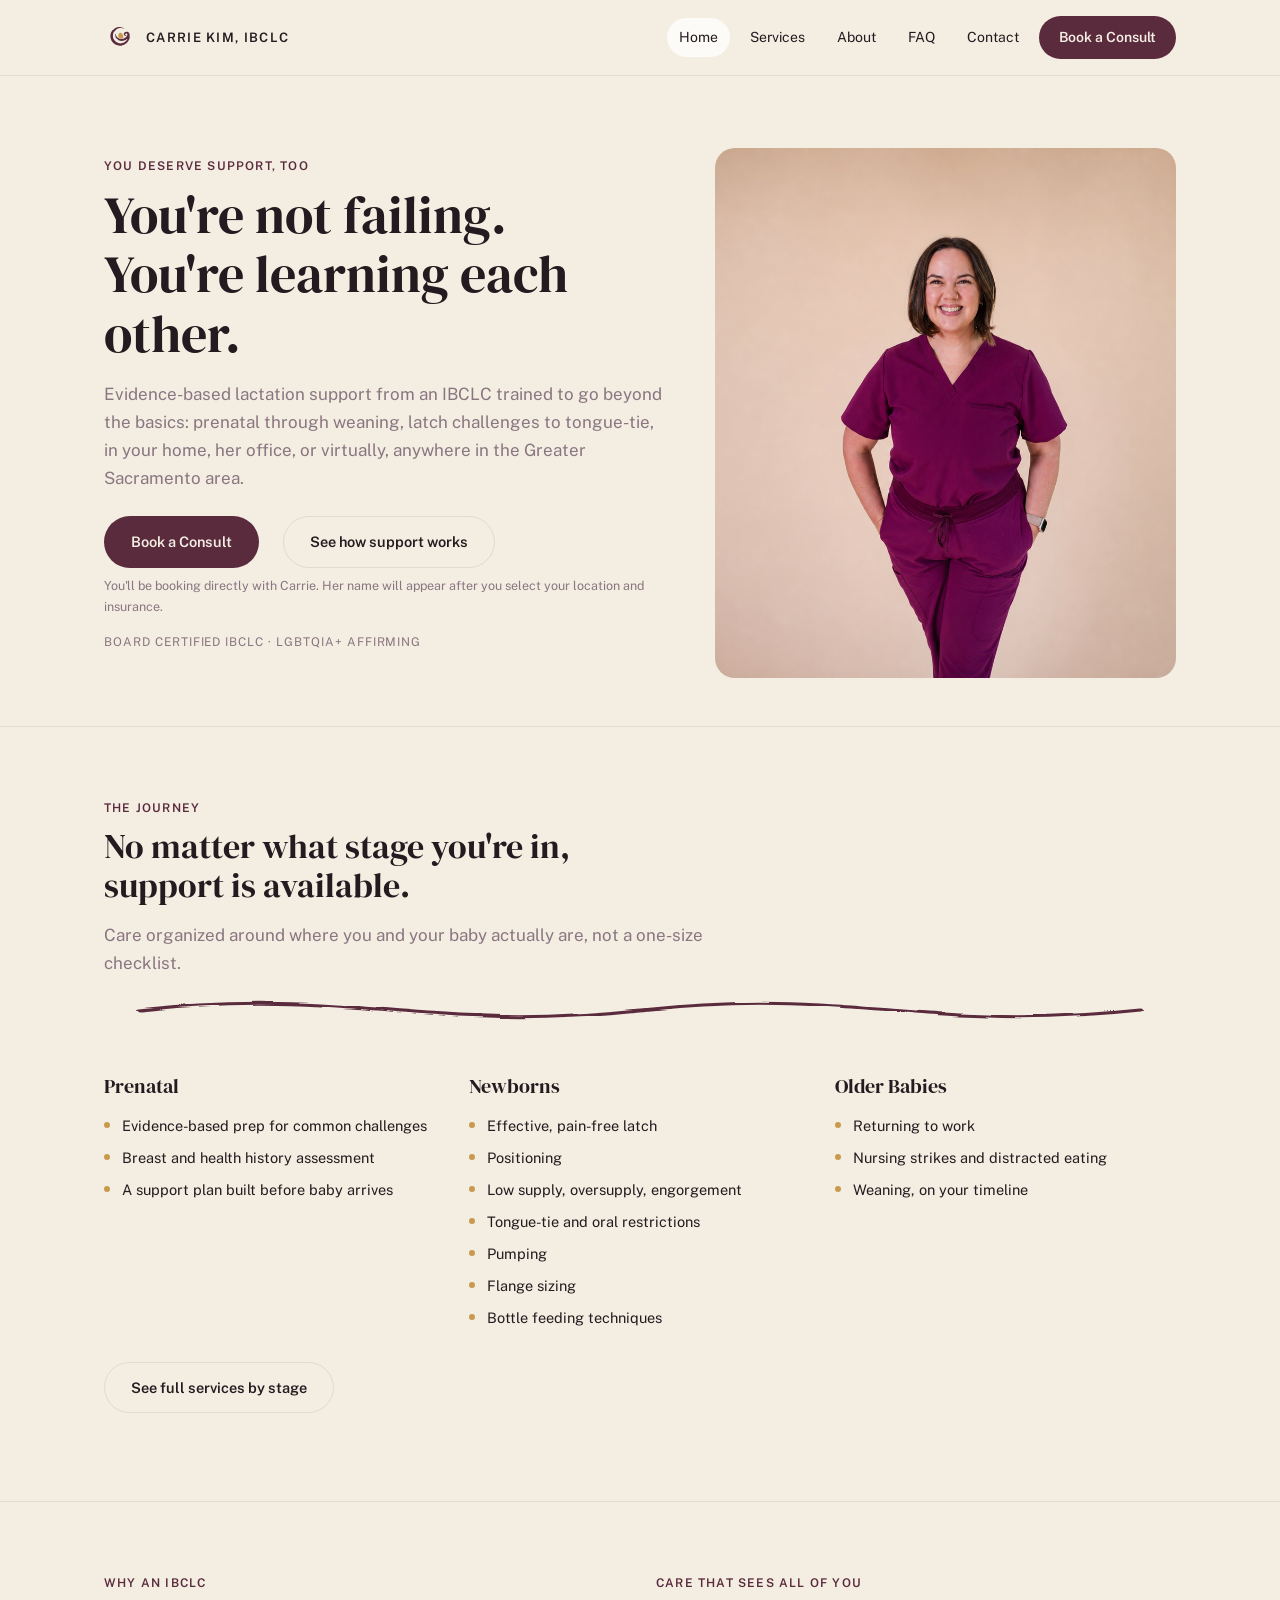
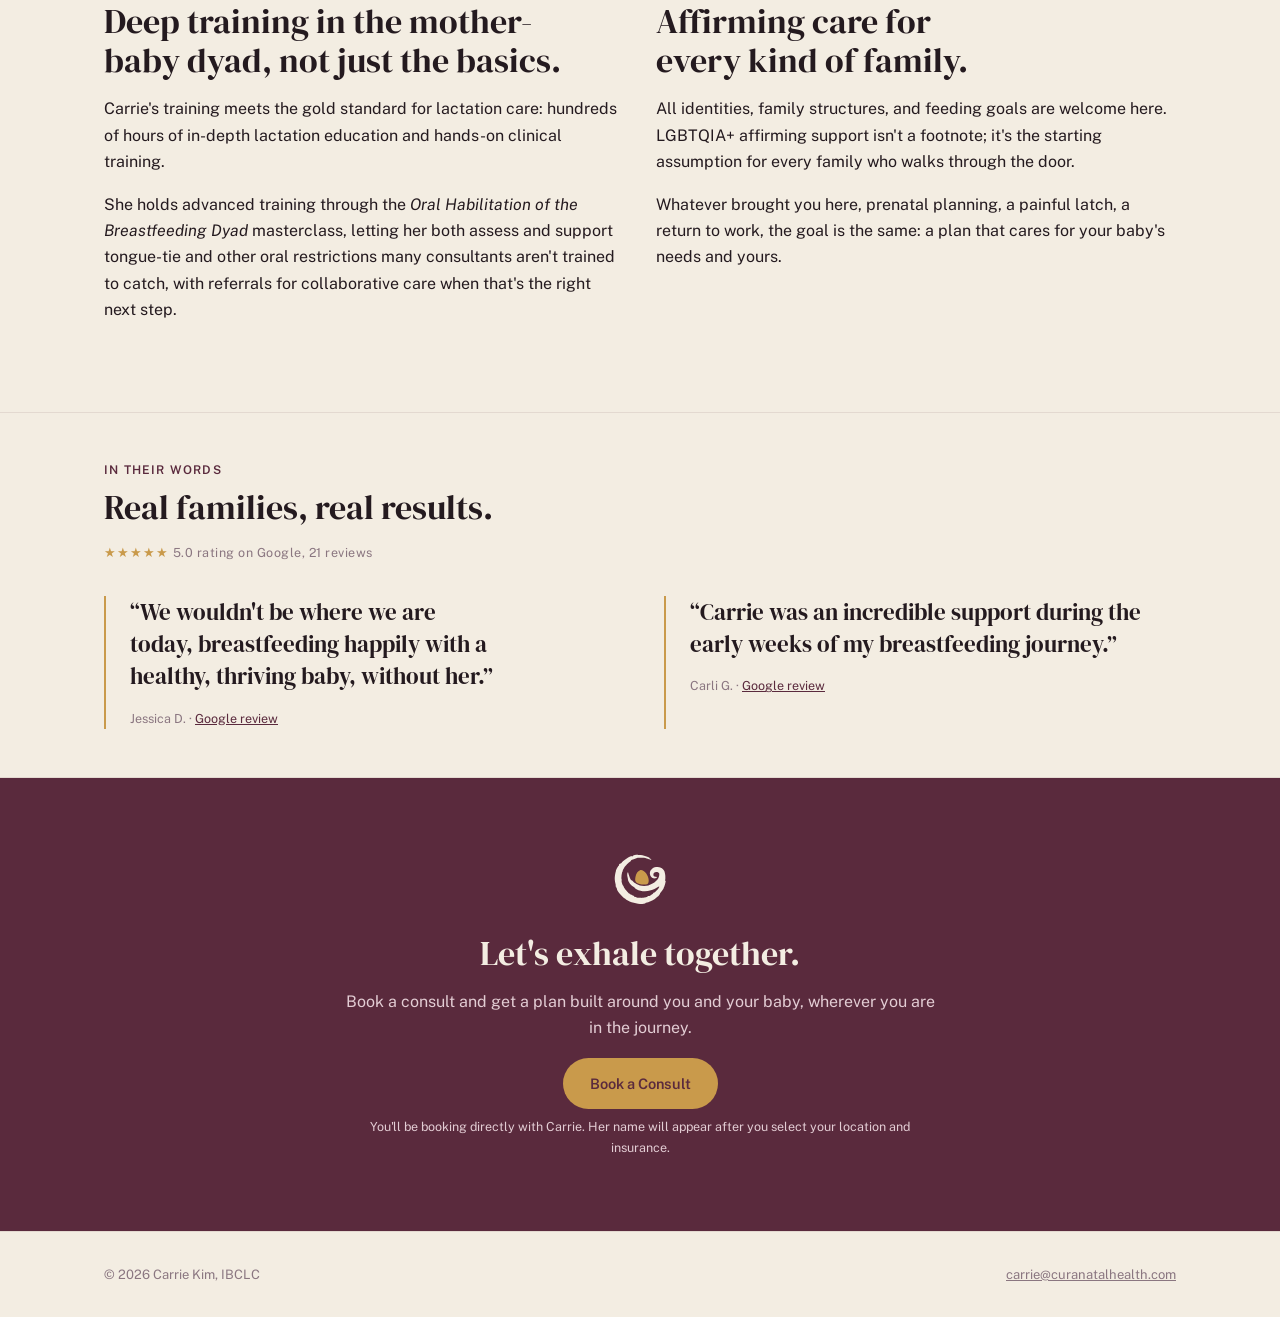
==== commit 8cf7e7f3: "Fix booking reassurance line not being centered in dark bands Real bug, confirmed by direct pixel me" ====
--- a/index.html
+++ b/index.html
@@ -15,7 +15,7 @@
 <link rel="preconnect" href="https://fonts.googleapis.com">
 <link rel="preconnect" href="https://fonts.gstatic.com" crossorigin>
 <link href="https://fonts.googleapis.com/css2?family=DM+Serif+Display&family=Public+Sans:wght@400;500;600;700&display=swap" rel="stylesheet">
-<link rel="stylesheet" href="assets/css/styles.css?v=11">
+<link rel="stylesheet" href="assets/css/styles.css?v=12">
 <script type="application/ld+json">
 {
   "@context": "https://schema.org",
@@ -196,6 +196,6 @@
 </footer>
 
 <script>document.getElementById('year').textContent = new Date().getFullYear();</script>
-<script src="assets/js/main.js?v=11"></script>
+<script src="assets/js/main.js?v=12"></script>
 </body>
 </html>
--- a/assets/css/styles.css
+++ b/assets/css/styles.css
@@ -226,9 +226,16 @@
 footer.site .bar { display: flex; justify-content: space-between; align-items: center; flex-wrap: wrap; gap: 12px; }
 footer.site a { color: var(--muted); text-decoration: underline; }
 
-/* --- Booking reassurance line, under a prominent Book button --- */
+/* --- Booking reassurance line, under a prominent Book button ---
+   The generic `p { max-width: var(--measure) }` rule below computes 62ch
+   against THIS element's own font-size (12.5px, smaller than body text),
+   so it was capping the box at ~474px inside a 640px container. Without
+   margin:auto that narrower box sat flush-left instead of centered, even
+   though the text inside it was centered relative to itself. Explicit
+   max-width + auto margins fixes it regardless of font-size. --- */
 .book-reassurance {
-  font-size: 12.5px; color: var(--muted); margin-top: var(--space-1);
+  font-size: 12.5px; color: var(--muted); margin: var(--space-1) auto 0;
+  max-width: 46em;
 }
 .band-dark .book-reassurance { color: #e3cdd4; }
 
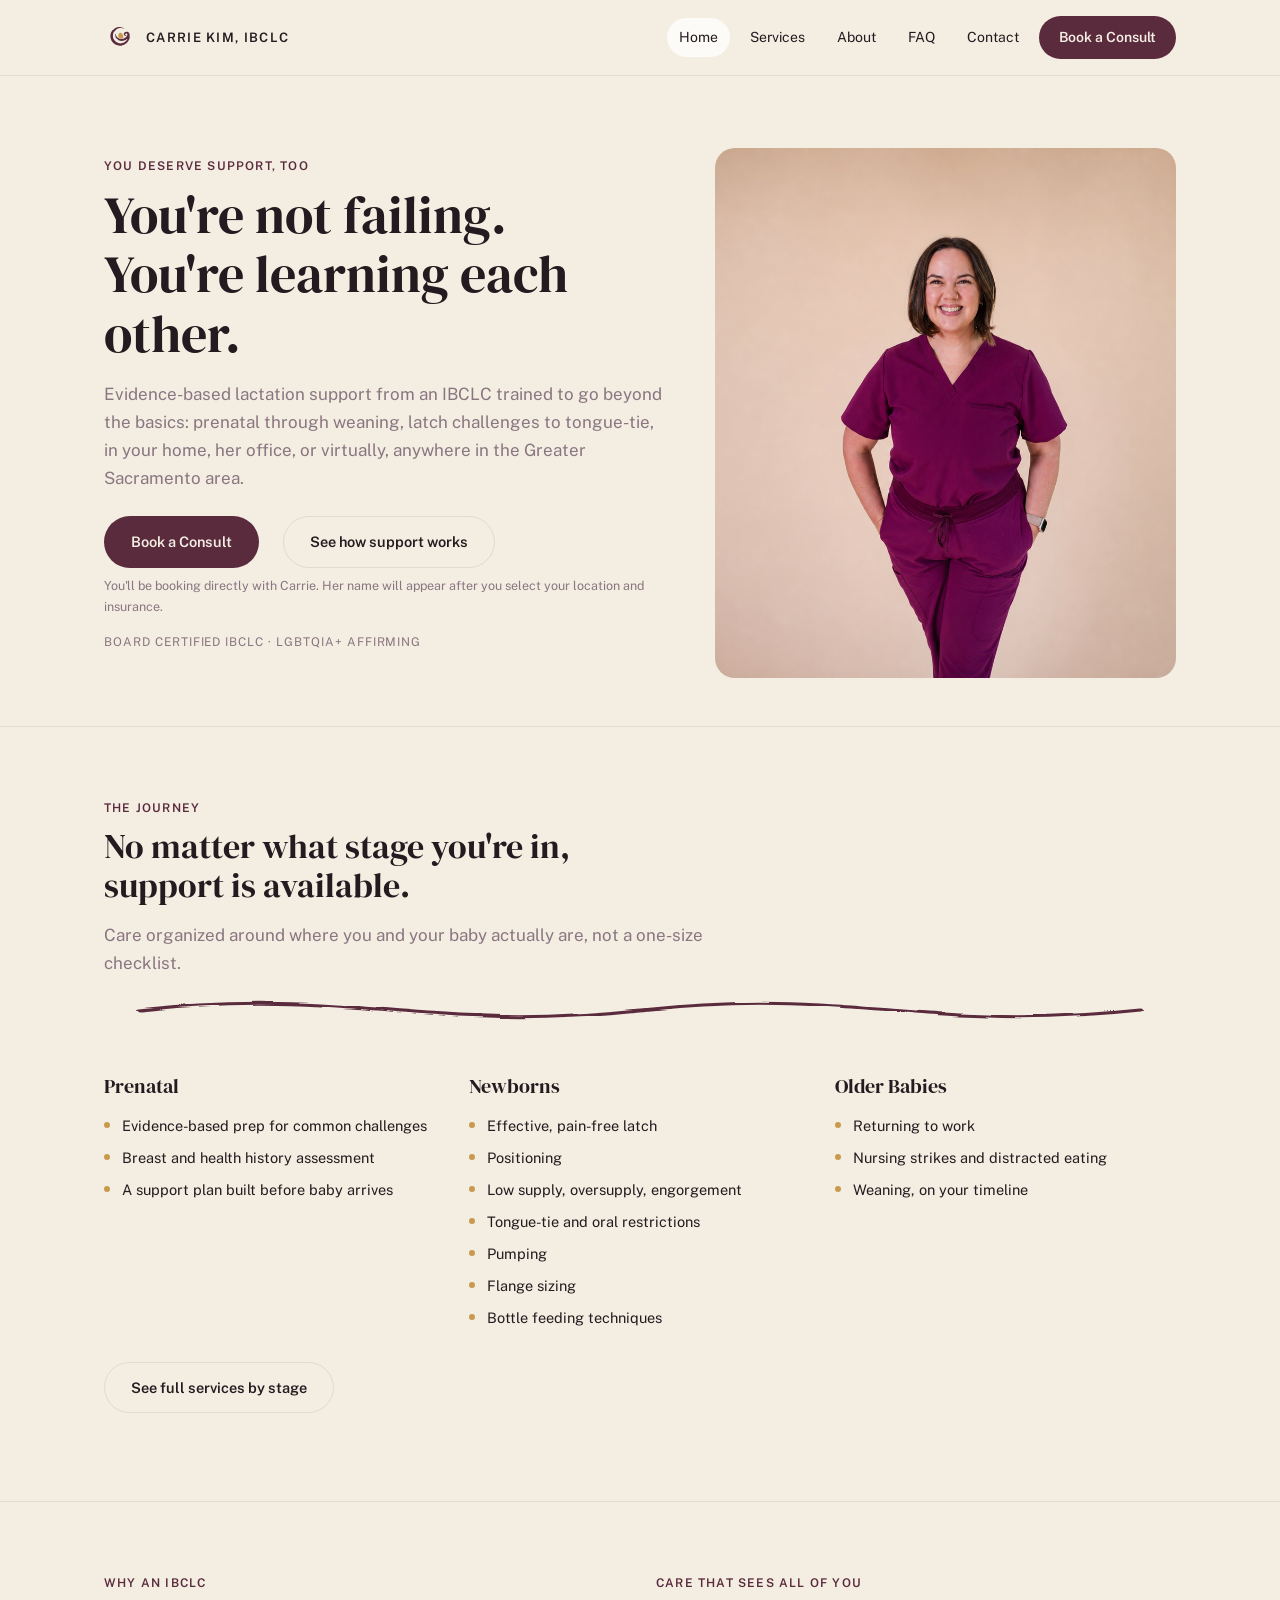
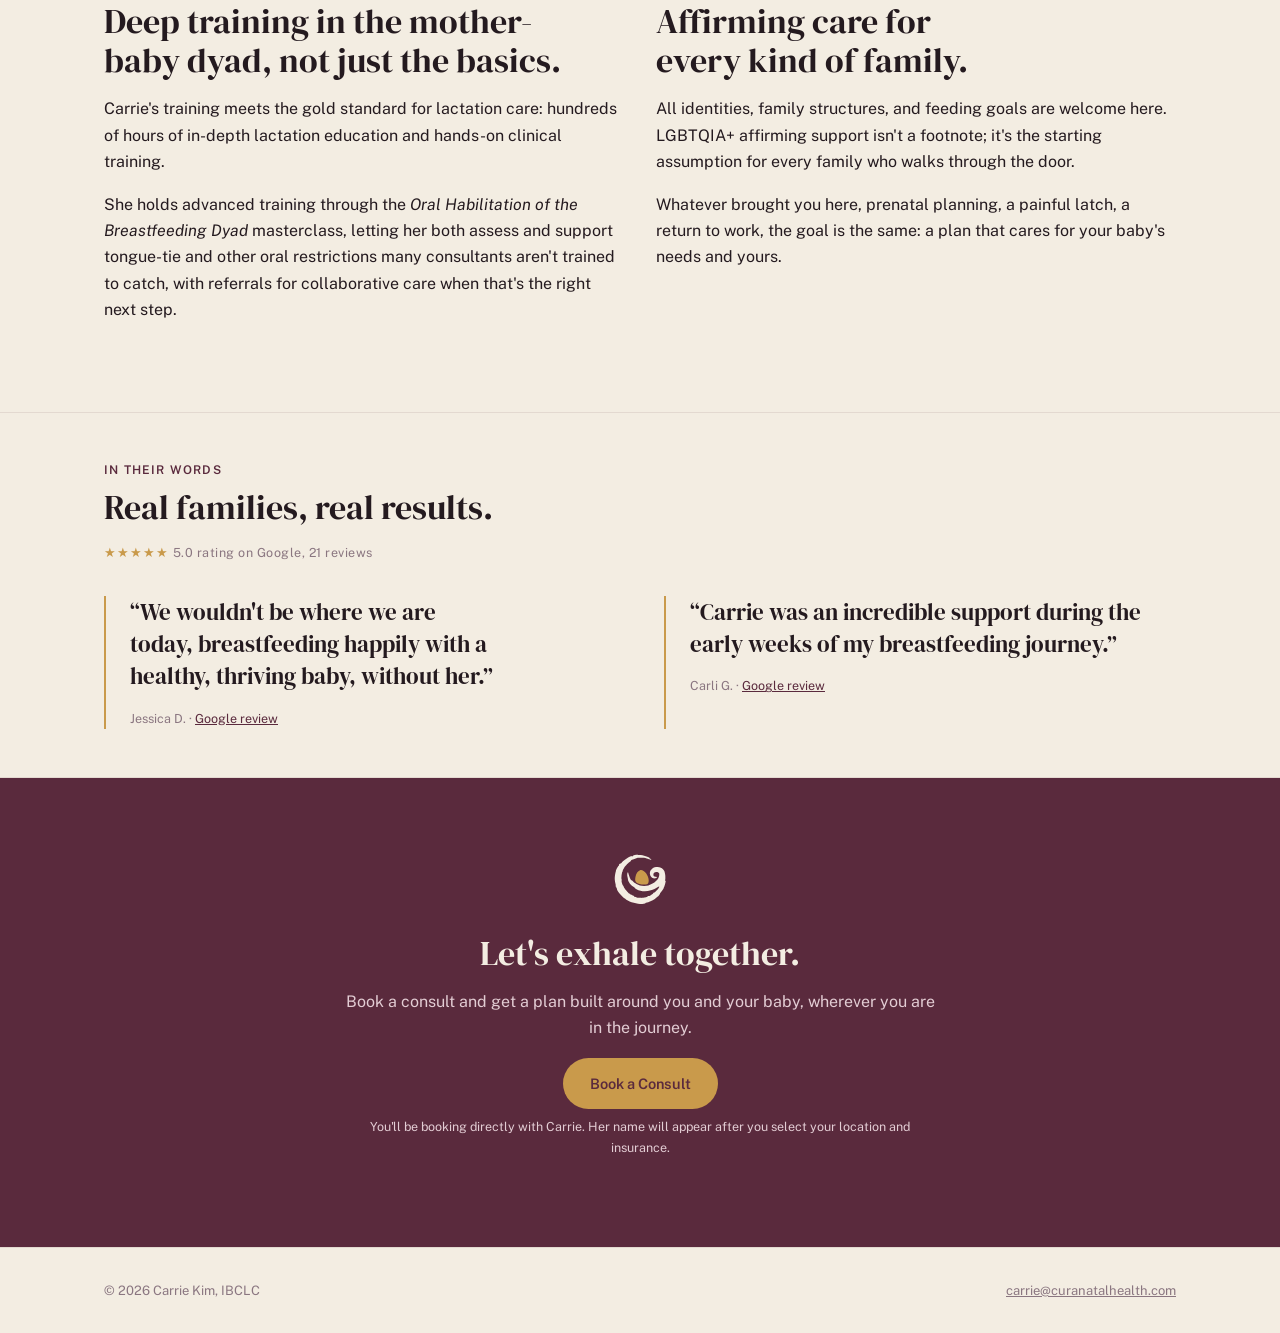
==== commit 2b2b9346: "Correct the reassurance-line fix: remove constraint, don't force centering The previous fix (margin:" ====
--- a/index.html
+++ b/index.html
@@ -15,7 +15,7 @@
 <link rel="preconnect" href="https://fonts.googleapis.com">
 <link rel="preconnect" href="https://fonts.gstatic.com" crossorigin>
 <link href="https://fonts.googleapis.com/css2?family=DM+Serif+Display&family=Public+Sans:wght@400;500;600;700&display=swap" rel="stylesheet">
-<link rel="stylesheet" href="assets/css/styles.css?v=12">
+<link rel="stylesheet" href="assets/css/styles.css?v=13">
 <script type="application/ld+json">
 {
   "@context": "https://schema.org",
@@ -196,6 +196,6 @@
 </footer>
 
 <script>document.getElementById('year').textContent = new Date().getFullYear();</script>
-<script src="assets/js/main.js?v=12"></script>
+<script src="assets/js/main.js?v=13"></script>
 </body>
 </html>
--- a/assets/css/styles.css
+++ b/assets/css/styles.css
@@ -227,15 +227,20 @@
 footer.site a { color: var(--muted); text-decoration: underline; }
 
 /* --- Booking reassurance line, under a prominent Book button ---
-   The generic `p { max-width: var(--measure) }` rule below computes 62ch
-   against THIS element's own font-size (12.5px, smaller than body text),
-   so it was capping the box at ~474px inside a 640px container. Without
-   margin:auto that narrower box sat flush-left instead of centered, even
-   though the text inside it was centered relative to itself. Explicit
-   max-width + auto margins fixes it regardless of font-size. --- */
+   This line appears in two different contexts: centered (dark closing
+   bands) and left-aligned (page-hero CTAs on Services/Contact). The
+   generic `p { max-width: var(--measure) }` rule below computes 62ch
+   against THIS element's own smaller font-size (12.5px vs normal body
+   text), so it was capping the box at ~474px, narrower than its sibling
+   paragraph's natural width, in both contexts. In the centered bands
+   that made the whole (narrower, non-centered) box sit flush-left
+   instead of matching its sibling. The fix is to remove the constraint,
+   not to force margin:auto, since margin:auto would incorrectly center
+   the box in the left-aligned contexts too. Full width + inherited
+   text-align makes it match whichever context it's in. --- */
 .book-reassurance {
-  font-size: 12.5px; color: var(--muted); margin: var(--space-1) auto 0;
-  max-width: 46em;
+  font-size: 12.5px; color: var(--muted); margin-top: var(--space-1);
+  max-width: none;
 }
 .band-dark .book-reassurance { color: #e3cdd4; }
 
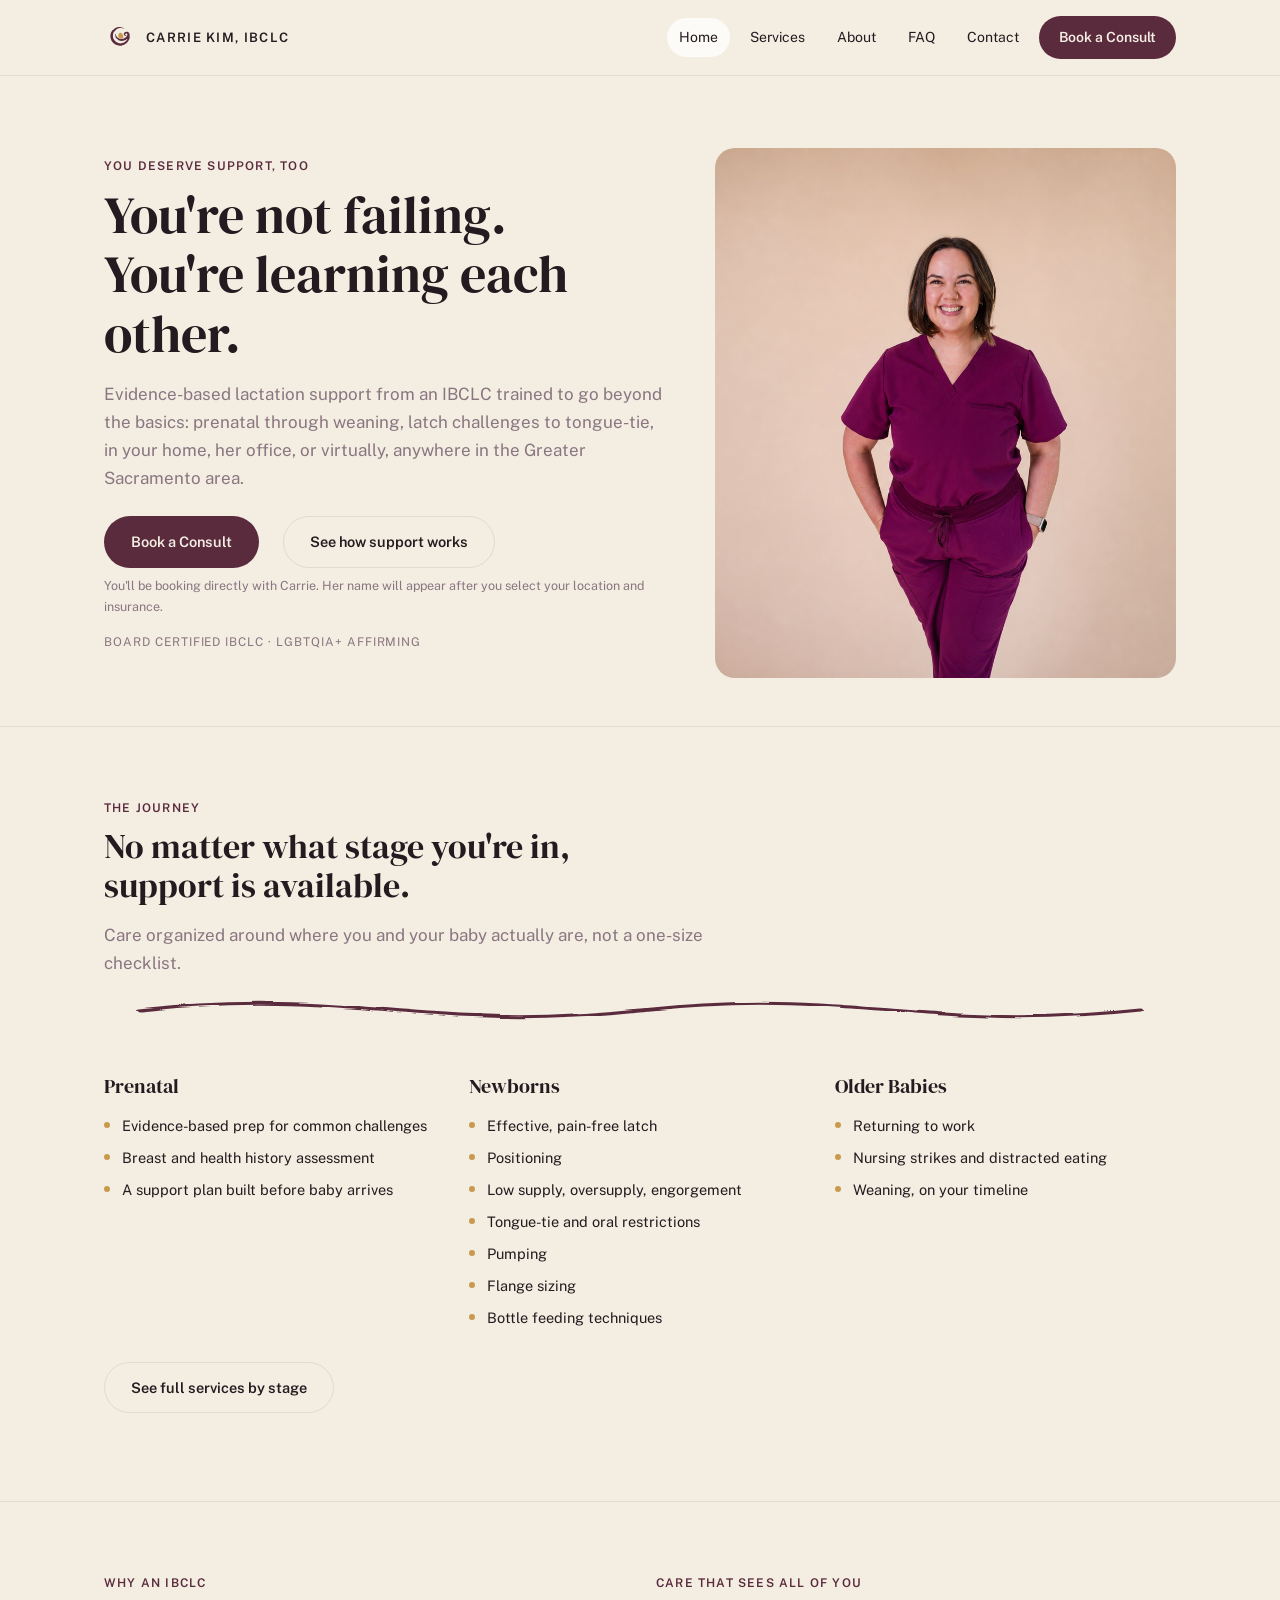
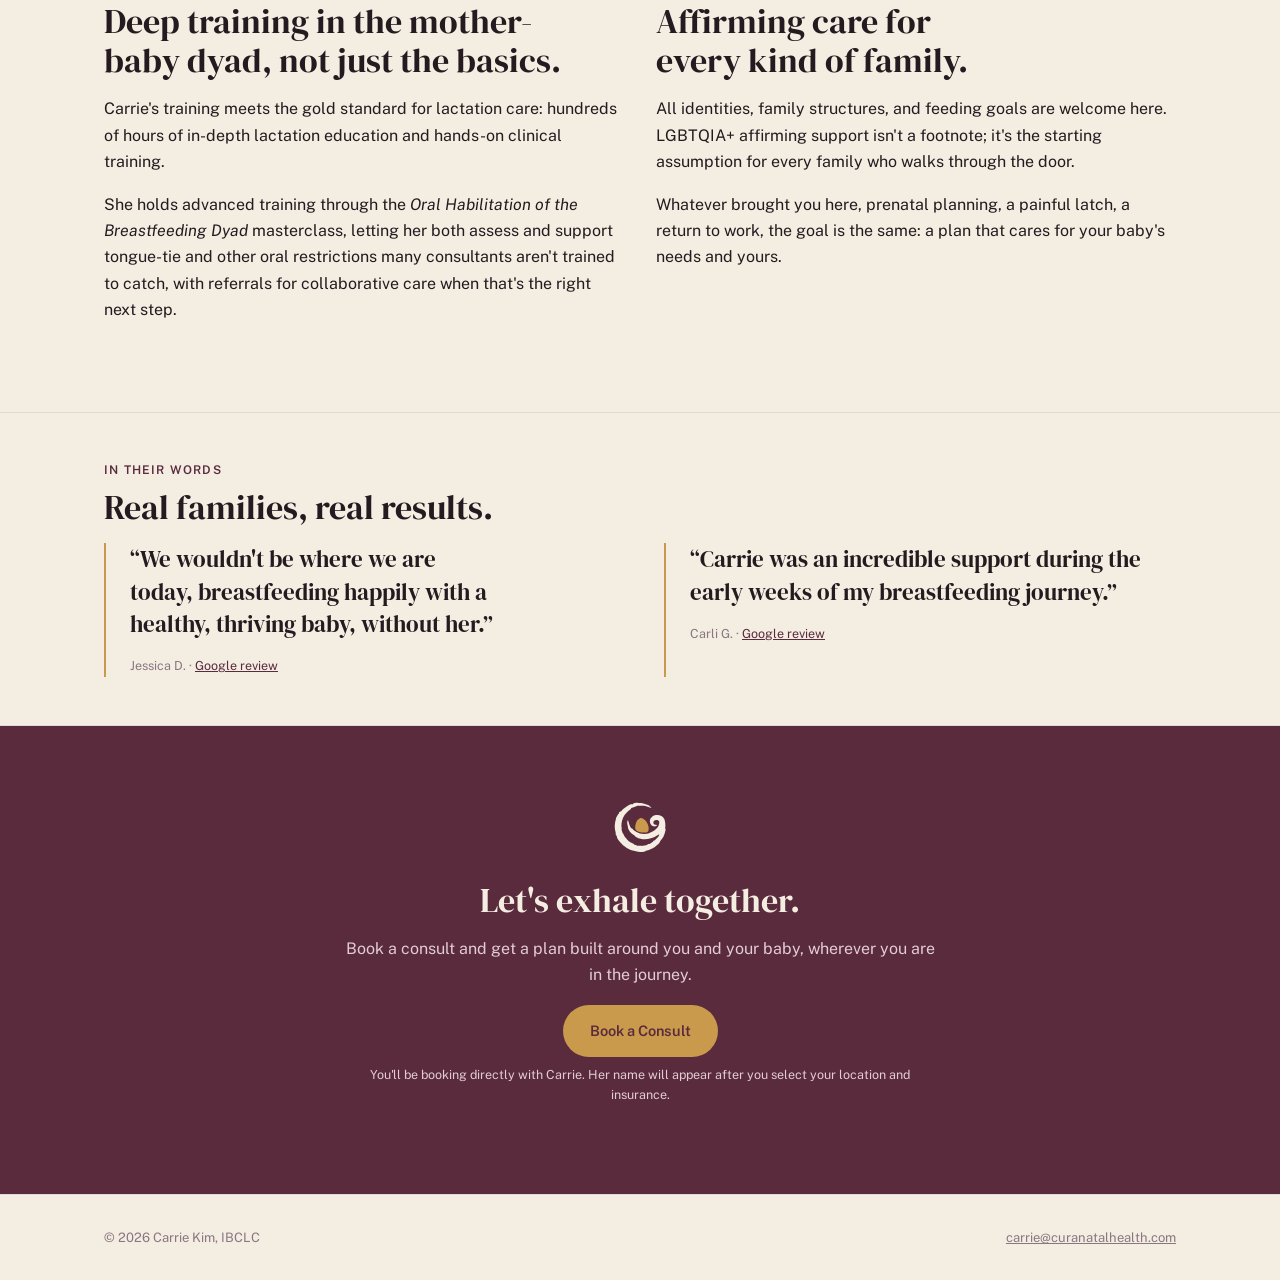
==== commit 78b4280d: "Remove homepage rating line; add insurance verification detail to FAQ - Removed the "5.0 rating on G" ====
--- a/index.html
+++ b/index.html
@@ -15,7 +15,7 @@
 <link rel="preconnect" href="https://fonts.googleapis.com">
 <link rel="preconnect" href="https://fonts.gstatic.com" crossorigin>
 <link href="https://fonts.googleapis.com/css2?family=DM+Serif+Display&family=Public+Sans:wght@400;500;600;700&display=swap" rel="stylesheet">
-<link rel="stylesheet" href="assets/css/styles.css?v=13">
+<link rel="stylesheet" href="assets/css/styles.css?v=14">
 <script type="application/ld+json">
 {
   "@context": "https://schema.org",
@@ -162,7 +162,6 @@
     <div class="container">
       <p class="eyebrow">In their words</p>
       <h2>Real families, real results.</h2>
-      <p class="rating-line"><span class="stars">&#9733;&#9733;&#9733;&#9733;&#9733;</span> 5.0 rating on Google, 21 reviews</p>
       <div class="testimonial-strip">
         <figure class="pull-quote">
           <blockquote>&ldquo;We wouldn't be where we are today, breastfeeding happily with a healthy, thriving baby, without her.&rdquo;</blockquote>
@@ -196,6 +195,6 @@
 </footer>
 
 <script>document.getElementById('year').textContent = new Date().getFullYear();</script>
-<script src="assets/js/main.js?v=13"></script>
+<script src="assets/js/main.js?v=14"></script>
 </body>
 </html>
--- a/assets/css/styles.css
+++ b/assets/css/styles.css
@@ -250,11 +250,6 @@
    unhurried pacing. One resonant sentence, verbatim from the real review,
    does the trust-building job without the reading commitment, and the
    full review is always one click away via the linked attribution. --- */
-.rating-line {
-  font-size: 12.5px; letter-spacing: .04em; color: var(--muted); margin: 2px 0 var(--space-4);
-}
-.rating-line .stars { color: var(--gold); letter-spacing: 1px; }
-
 .testimonial-strip { display: grid; grid-template-columns: 1fr 1fr; gap: var(--space-5); }
 @media (max-width: 800px) { .testimonial-strip { grid-template-columns: 1fr; gap: var(--space-4); } }
 
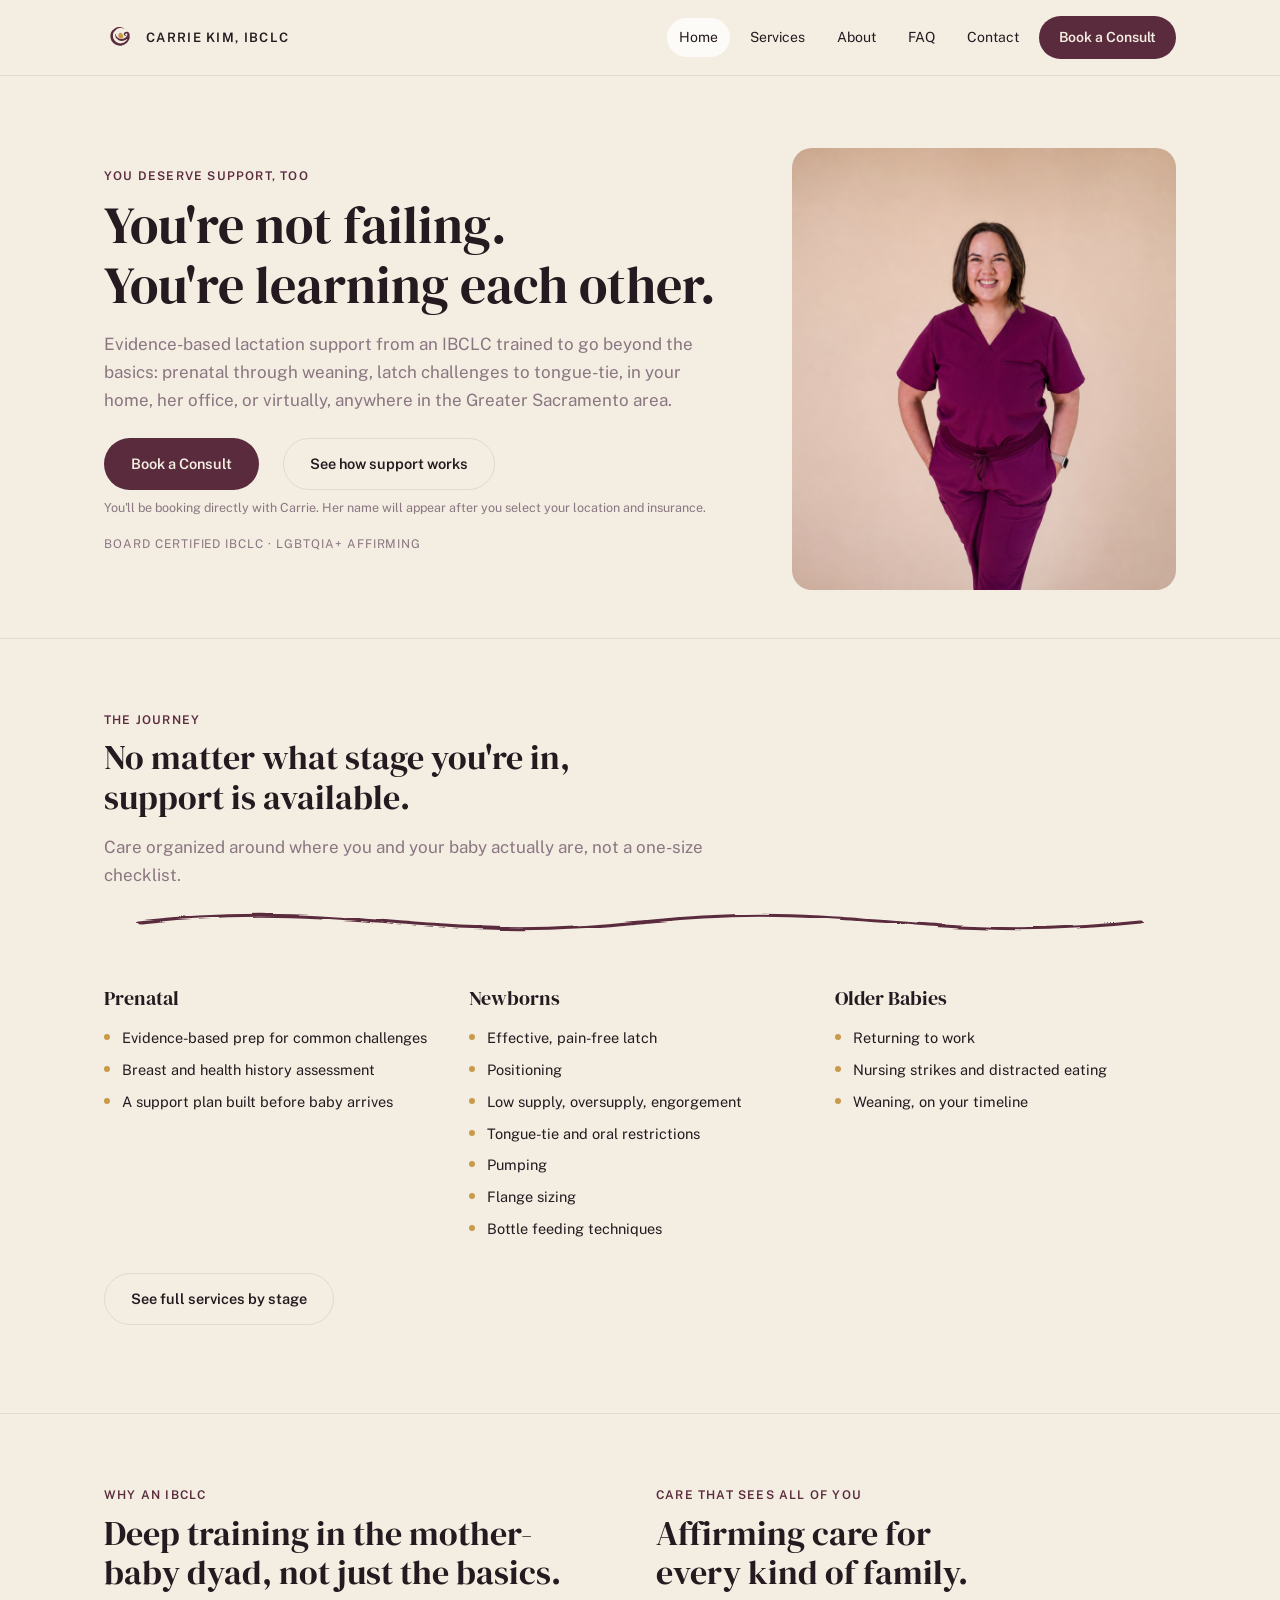
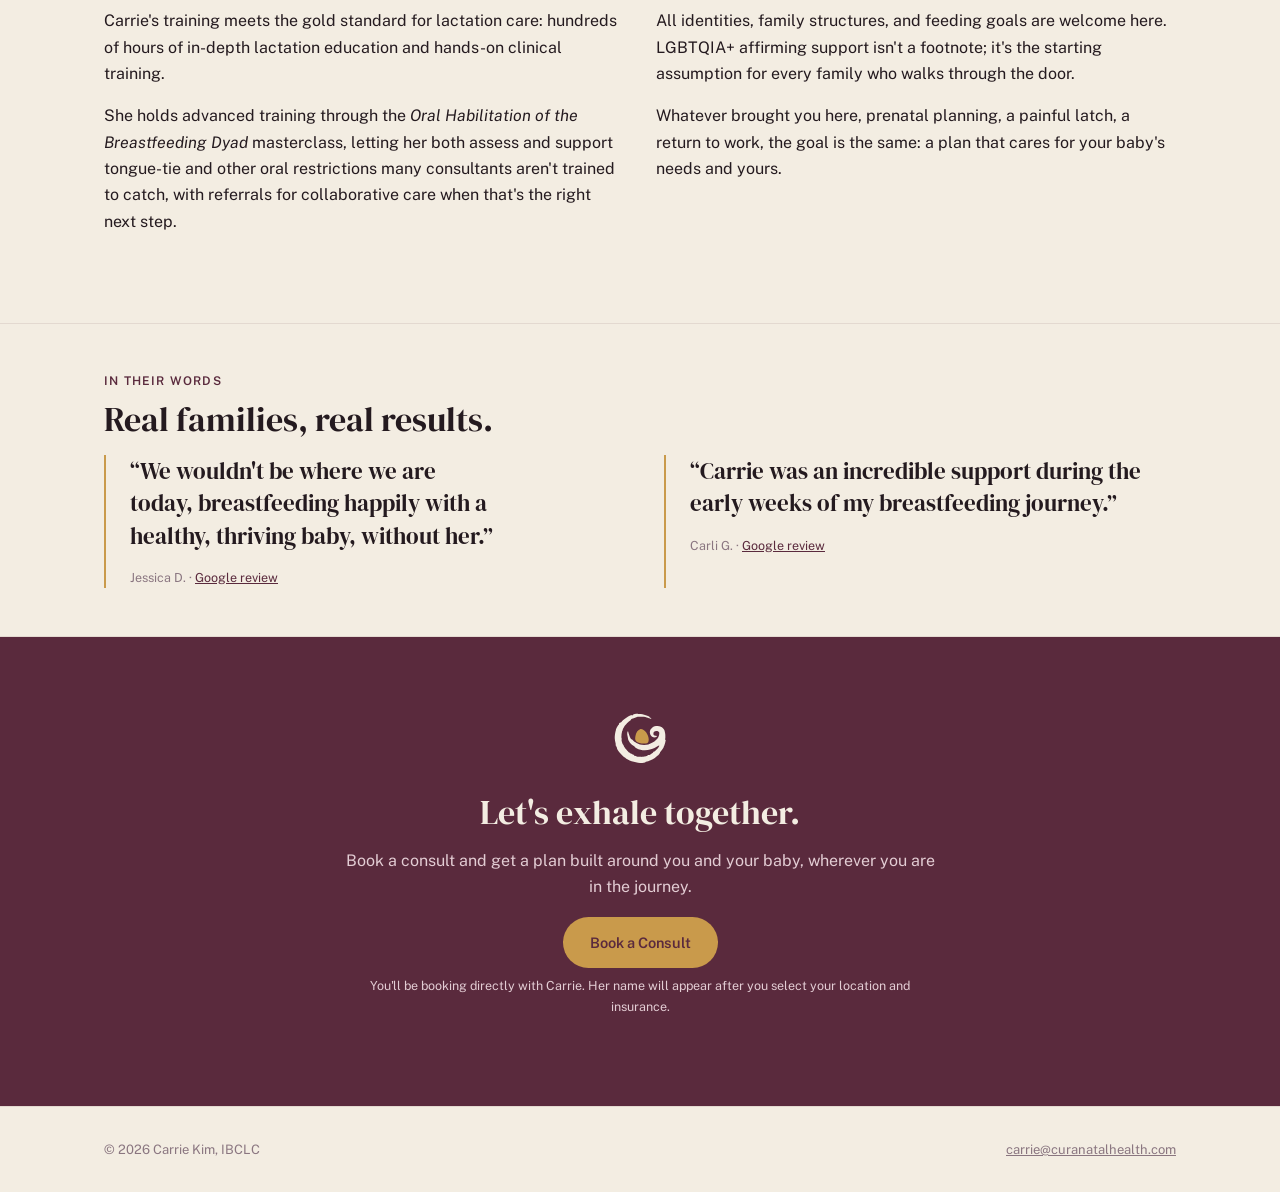
==== commit 5dfcf2e7: "Fix hero headline wrapping to an orphan third line The two-sentence h1 wraps onto a lone third line " ====
--- a/index.html
+++ b/index.html
@@ -15,7 +15,7 @@
 <link rel="preconnect" href="https://fonts.googleapis.com">
 <link rel="preconnect" href="https://fonts.gstatic.com" crossorigin>
 <link href="https://fonts.googleapis.com/css2?family=DM+Serif+Display&family=Public+Sans:wght@400;500;600;700&display=swap" rel="stylesheet">
-<link rel="stylesheet" href="assets/css/styles.css?v=14">
+<link rel="stylesheet" href="assets/css/styles.css?v=15">
 <script type="application/ld+json">
 {
   "@context": "https://schema.org",
--- a/assets/css/styles.css
+++ b/assets/css/styles.css
@@ -149,7 +149,7 @@
 
 /* --- Hero --- */
 .hero { padding: var(--space-6) 0 var(--space-5); }
-.hero .grid { display: grid; grid-template-columns: 1.1fr .9fr; gap: var(--space-5); align-items: center; }
+.hero .grid { display: grid; grid-template-columns: 1.25fr .75fr; gap: var(--space-5); align-items: center; }
 .hero .actions { display: flex; align-items: center; gap: var(--space-3); flex-wrap: wrap; margin-top: var(--space-3); }
 .hero figure { margin: 0; border-radius: var(--radius-lg); overflow: hidden; }
 .hero figure img { width: 100%; height: 100%; object-fit: cover; aspect-ratio: 4/4.6; }
@@ -158,9 +158,21 @@
   margin-top: var(--space-2);
 }
 
-@media (max-width: 880px) {
+/* Stacked single-column hero runs further up than the site's usual 900px
+   nav breakpoint: the hero h1 is two full sentences at display size, and
+   the two-column layout doesn't have enough width for the second sentence
+   to stay on one line until the container hits its own 1120px cap. Below
+   that, stacking avoids a mid-sentence wrap onto an orphan third line. */
+@media (max-width: 1180px) {
   .hero .grid { grid-template-columns: 1fr; }
   .hero figure { order: -1; max-width: 320px; }
+}
+
+/* Below ~480px the h1's own clamp() floor (32px) is still too wide for the
+   second sentence to fit on one line at full container width, causing the
+   same orphan-third-line wrap as the desktop squeeze above. */
+@media (max-width: 480px) {
+  .hero h1 { font-size: 26px; }
 }
 
 /* --- The Thread: nodes are real HTML elements so the SVG's non-uniform
